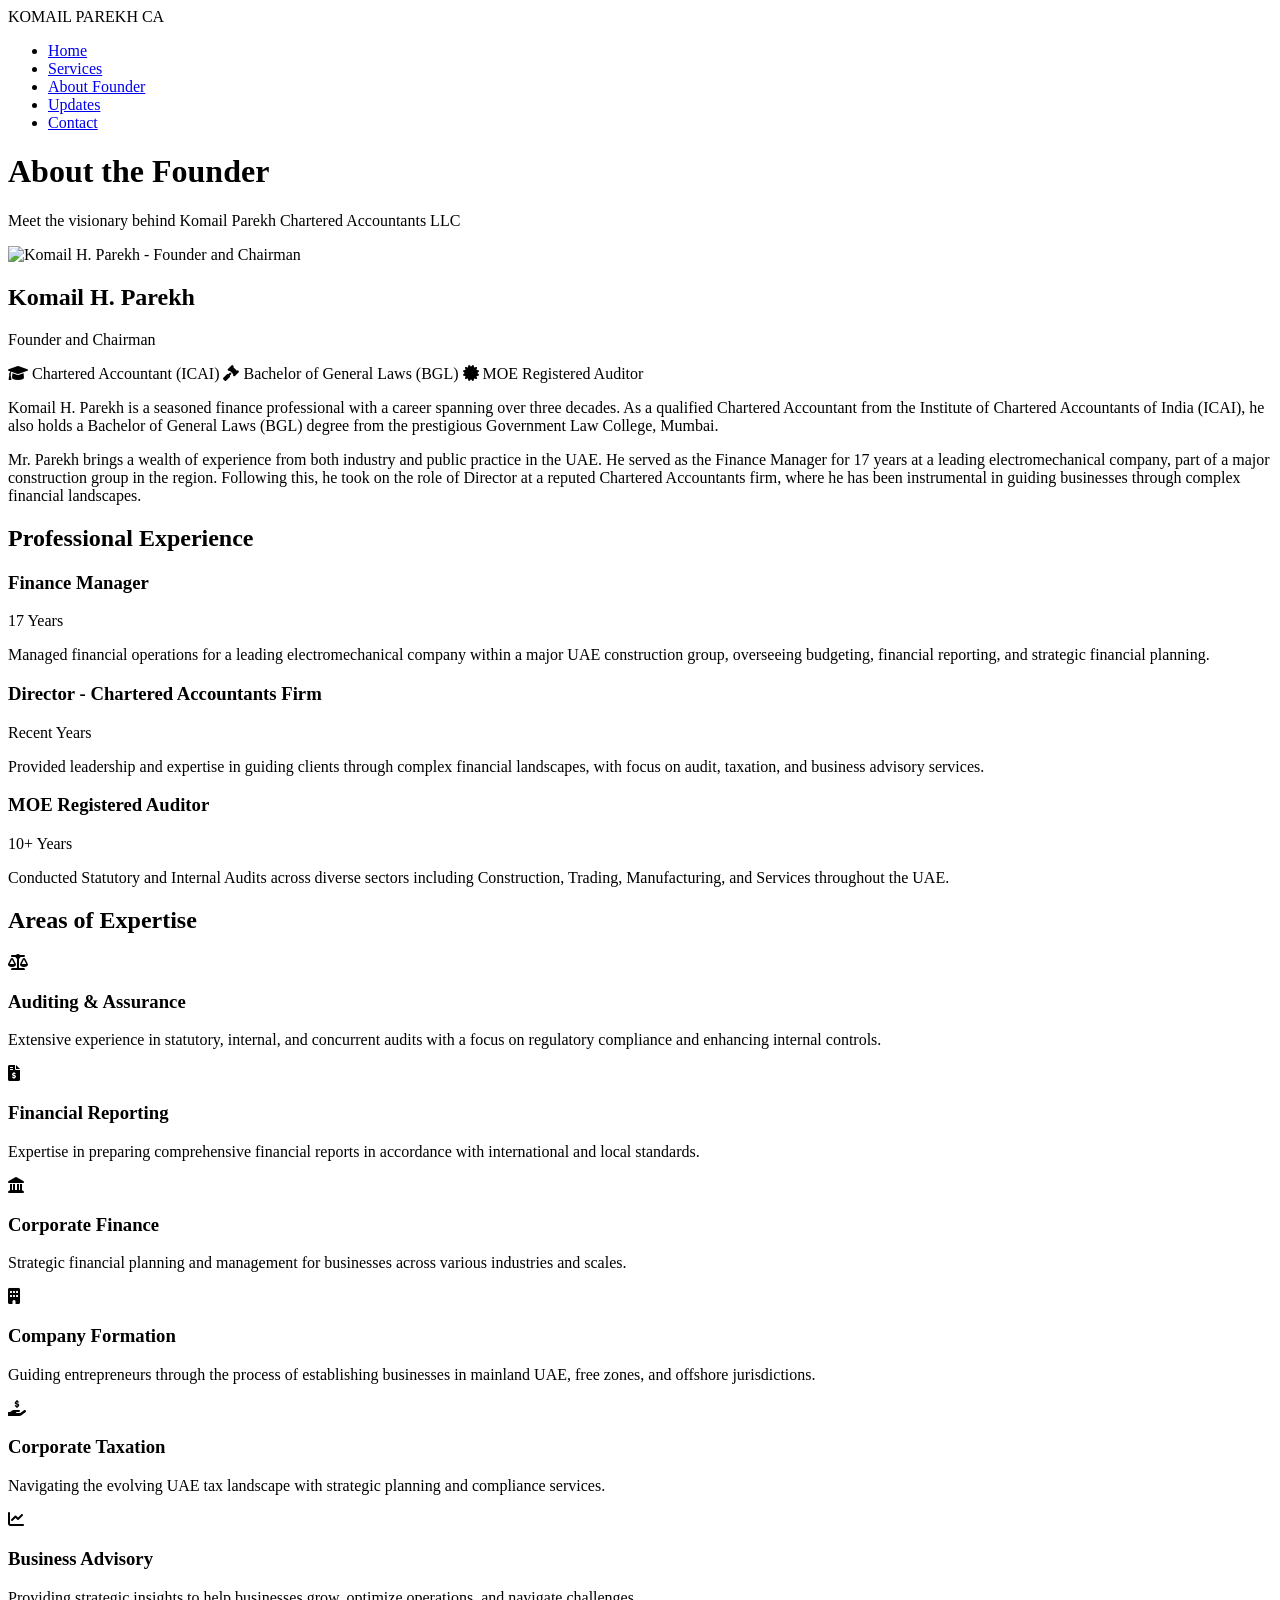
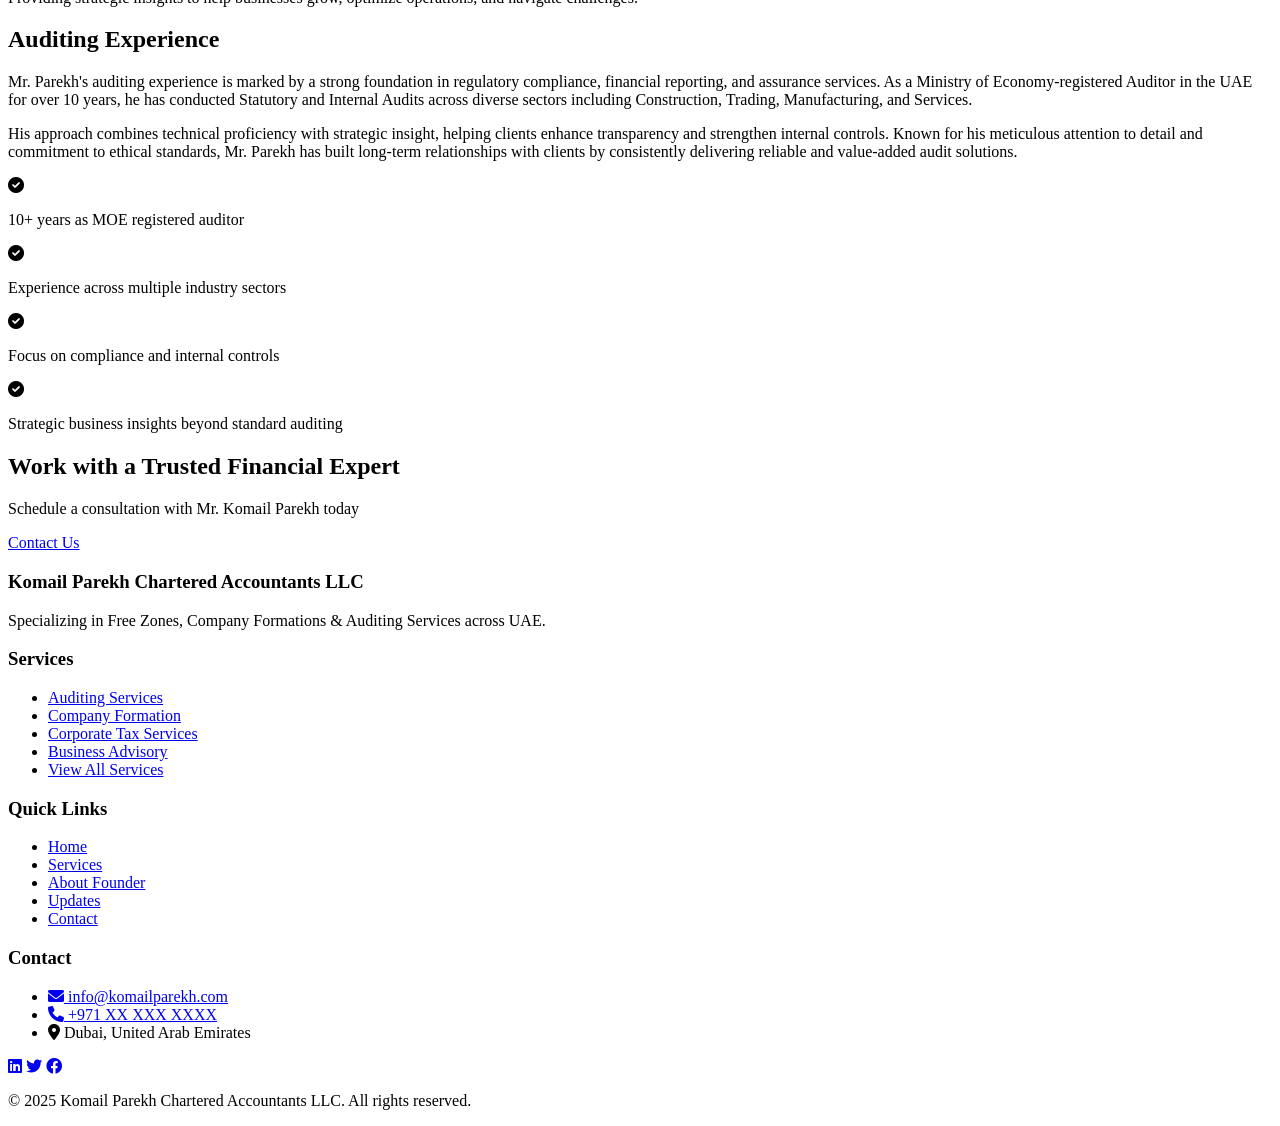
==== about.html @ 6f624191 "Add files via upload" ====
<!DOCTYPE html>
<html lang="en">
<head>
    <meta charset="UTF-8">
    <meta name="viewport" content="width=device-width, initial-scale=1.0">
    <title>About the Founder - Komail Parekh Chartered Accountants LLC</title>
    <link rel="stylesheet" href="css/style.css">
    <link rel="stylesheet" href="https://cdnjs.cloudflare.com/ajax/libs/font-awesome/6.0.0/css/all.min.css">
</head>
<body>
    <!-- Navigation -->
    <nav id="navbar">
        <div class="nav-container">
            <div class="logo">KOMAIL PAREKH CA</div>
            <ul class="nav-links" id="navLinks">
                <li><a href="index.html">Home</a></li>
                <li><a href="services.html">Services</a></li>
                <li><a href="about.html" class="active">About Founder</a></li>
                <li><a href="updates.html">Updates</a></li>
                <li><a href="contact.html">Contact</a></li>
            </ul>
            <div class="hamburger" id="hamburger">
                <div class="bar"></div>
                <div class="bar"></div>
                <div class="bar"></div>
            </div>
        </div>
    </nav>

    <!-- Page Header -->
    <header class="page-header">
        <div class="page-header-content">
            <h1>About the Founder</h1>
            <p>Meet the visionary behind Komail Parekh Chartered Accountants LLC</p>
        </div>
    </header>

   <!-- Founder Profile -->
<section class="founder-profile">
    <div class="container">
        <div class="founder-grid">
            <div class="founder-image">
                <img src="images\komail-parekh.jpg" alt="Komail H. Parekh - Founder and Chairman">
            </div>
            <div class="founder-bio">
                <h2>Komail H. Parekh</h2>
                <p class="founder-title">Founder and Chairman</p>
                <div class="founder-credentials">
                    <span><i class="fas fa-graduation-cap"></i> Chartered Accountant (ICAI)</span>
                    <span><i class="fas fa-gavel"></i> Bachelor of General Laws (BGL)</span>
                    <span><i class="fas fa-certificate"></i> MOE Registered Auditor</span>
                </div>
                <p>Komail H. Parekh is a seasoned finance professional with a career spanning over three decades. As a qualified Chartered Accountant from the Institute of Chartered Accountants of India (ICAI), he also holds a Bachelor of General Laws (BGL) degree from the prestigious Government Law College, Mumbai.</p>
                <p>Mr. Parekh brings a wealth of experience from both industry and public practice in the UAE. He served as the Finance Manager for 17 years at a leading electromechanical company, part of a major construction group in the region. Following this, he took on the role of Director at a reputed Chartered Accountants firm, where he has been instrumental in guiding businesses through complex financial landscapes.</p>
            </div>
        </div>
    </div>
</section>
    <!-- Professional Experience -->
    <section class="founder-experience">
        <div class="container">
            <h2>Professional Experience</h2>
            <div class="experience-timeline">
                <div class="timeline-item">
                    <div class="timeline-marker"></div>
                    <div class="timeline-content">
                        <h3>Finance Manager</h3>
                        <p class="timeline-period">17 Years</p>
                        <p>Managed financial operations for a leading electromechanical company within a major UAE construction group, overseeing budgeting, financial reporting, and strategic financial planning.</p>
                    </div>
                </div>
                <div class="timeline-item">
                    <div class="timeline-marker"></div>
                    <div class="timeline-content">
                        <h3>Director - Chartered Accountants Firm</h3>
                        <p class="timeline-period">Recent Years</p>
                        <p>Provided leadership and expertise in guiding clients through complex financial landscapes, with focus on audit, taxation, and business advisory services.</p>
                    </div>
                </div>
                <div class="timeline-item">
                    <div class="timeline-marker"></div>
                    <div class="timeline-content">
                        <h3>MOE Registered Auditor</h3>
                        <p class="timeline-period">10+ Years</p>
                        <p>Conducted Statutory and Internal Audits across diverse sectors including Construction, Trading, Manufacturing, and Services throughout the UAE.</p>
                    </div>
                </div>
            </div>
        </div>
    </section>

    <!-- Expertise Section -->
    <section class="founder-expertise">
        <div class="container">
            <h2>Areas of Expertise</h2>
            <div class="expertise-grid">
                <div class="expertise-card">
                    <div class="expertise-icon">
                        <i class="fas fa-balance-scale"></i>
                    </div>
                    <h3>Auditing & Assurance</h3>
                    <p>Extensive experience in statutory, internal, and concurrent audits with a focus on regulatory compliance and enhancing internal controls.</p>
                </div>
                <div class="expertise-card">
                    <div class="expertise-icon">
                        <i class="fas fa-file-invoice-dollar"></i>
                    </div>
                    <h3>Financial Reporting</h3>
                    <p>Expertise in preparing comprehensive financial reports in accordance with international and local standards.</p>
                </div>
                <div class="expertise-card">
                    <div class="expertise-icon">
                        <i class="fas fa-landmark"></i>
                    </div>
                    <h3>Corporate Finance</h3>
                    <p>Strategic financial planning and management for businesses across various industries and scales.</p>
                </div>
                <div class="expertise-card">
                    <div class="expertise-icon">
                        <i class="fas fa-building"></i>
                    </div>
                    <h3>Company Formation</h3>
                    <p>Guiding entrepreneurs through the process of establishing businesses in mainland UAE, free zones, and offshore jurisdictions.</p>
                </div>
                <div class="expertise-card">
                    <div class="expertise-icon">
                        <i class="fas fa-hand-holding-usd"></i>
                    </div>
                    <h3>Corporate Taxation</h3>
                    <p>Navigating the evolving UAE tax landscape with strategic planning and compliance services.</p>
                </div>
                <div class="expertise-card">
                    <div class="expertise-icon">
                        <i class="fas fa-chart-line"></i>
                    </div>
                    <h3>Business Advisory</h3>
                    <p>Providing strategic insights to help businesses grow, optimize operations, and navigate challenges.</p>
                </div>
            </div>
        </div>
    </section>

    <!-- Auditing Experience -->
    <section class="founder-auditing">
        <div class="container">
            <h2>Auditing Experience</h2>
            <div class="auditing-content">
                <p>Mr. Parekh's auditing experience is marked by a strong foundation in regulatory compliance, financial reporting, and assurance services. As a Ministry of Economy-registered Auditor in the UAE for over 10 years, he has conducted Statutory and Internal Audits across diverse sectors including Construction, Trading, Manufacturing, and Services.</p>
                <p>His approach combines technical proficiency with strategic insight, helping clients enhance transparency and strengthen internal controls. Known for his meticulous attention to detail and commitment to ethical standards, Mr. Parekh has built long-term relationships with clients by consistently delivering reliable and value-added audit solutions.</p>
                <div class="audit-highlights">
                    <div class="highlight-item">
                        <div class="highlight-icon">
                            <i class="fas fa-check-circle"></i>
                        </div>
                        <p>10+ years as MOE registered auditor</p>
                    </div>
                    <div class="highlight-item">
                        <div class="highlight-icon">
                            <i class="fas fa-check-circle"></i>
                        </div>
                        <p>Experience across multiple industry sectors</p>
                    </div>
                    <div class="highlight-item">
                        <div class="highlight-icon">
                            <i class="fas fa-check-circle"></i>
                        </div>
                        <p>Focus on compliance and internal controls</p>
                    </div>
                    <div class="highlight-item">
                        <div class="highlight-icon">
                            <i class="fas fa-check-circle"></i>
                        </div>
                        <p>Strategic business insights beyond standard auditing</p>
                    </div>
                </div>
            </div>
        </div>
    </section>

    <!-- Contact CTA -->
    <section class="contact-cta">
        <div class="cta-container">
            <h2>Work with a Trusted Financial Expert</h2>
            <p>Schedule a consultation with Mr. Komail Parekh today</p>
            <a href="contact.html" class="btn btn-primary">Contact Us</a>
        </div>
    </section>

    <!-- Footer -->
    <footer>
        <div class="footer-container">
            <div class="footer-section">
                <h3>Komail Parekh Chartered Accountants LLC</h3>
                <p>Specializing in Free Zones, Company Formations & Auditing Services across UAE.</p>
            </div>
            <div class="footer-section">
                <h3>Services</h3>
                <ul>
                    <li><a href="service-audit.html">Auditing Services</a></li>
                    <li><a href="service-company-formation.html">Company Formation</a></li>
                    <li><a href="service-tax.html">Corporate Tax Services</a></li>
                    <li><a href="service-advisory.html">Business Advisory</a></li>
                    <li><a href="services.html">View All Services</a></li>
                </ul>
            </div>
            <div class="footer-section">
                <h3>Quick Links</h3>
                <ul>
                    <li><a href="index.html">Home</a></li>
                    <li><a href="services.html">Services</a></li>
                    <li><a href="about.html">About Founder</a></li>
                    <li><a href="updates.html">Updates</a></li>
                    <li><a href="contact.html">Contact</a></li>
                </ul>
            </div>
            <div class="footer-section">
                <h3>Contact</h3>
                <ul>
                    <li><a href="mailto:info@komailparekh.com"><i class="fas fa-envelope"></i> info@komailparekh.com</a></li>
                    <li><a href="tel:+971"><i class="fas fa-phone"></i> +971 XX XXX XXXX</a></li>
                    <li><i class="fas fa-map-marker-alt"></i> Dubai, United Arab Emirates</li>
                </ul>
                <div class="social-icons">
                    <a href="#"><i class="fab fa-linkedin"></i></a>
                    <a href="#"><i class="fab fa-twitter"></i></a>
                    <a href="#"><i class="fab fa-facebook"></i></a>
                </div>
            </div>
        </div>
        <div class="footer-bottom">
            <p>&copy; 2025 Komail Parekh Chartered Accountants LLC. All rights reserved.</p>
        </div>
    </footer>

    <script src="js/script.js"></script>
</body>
</html>
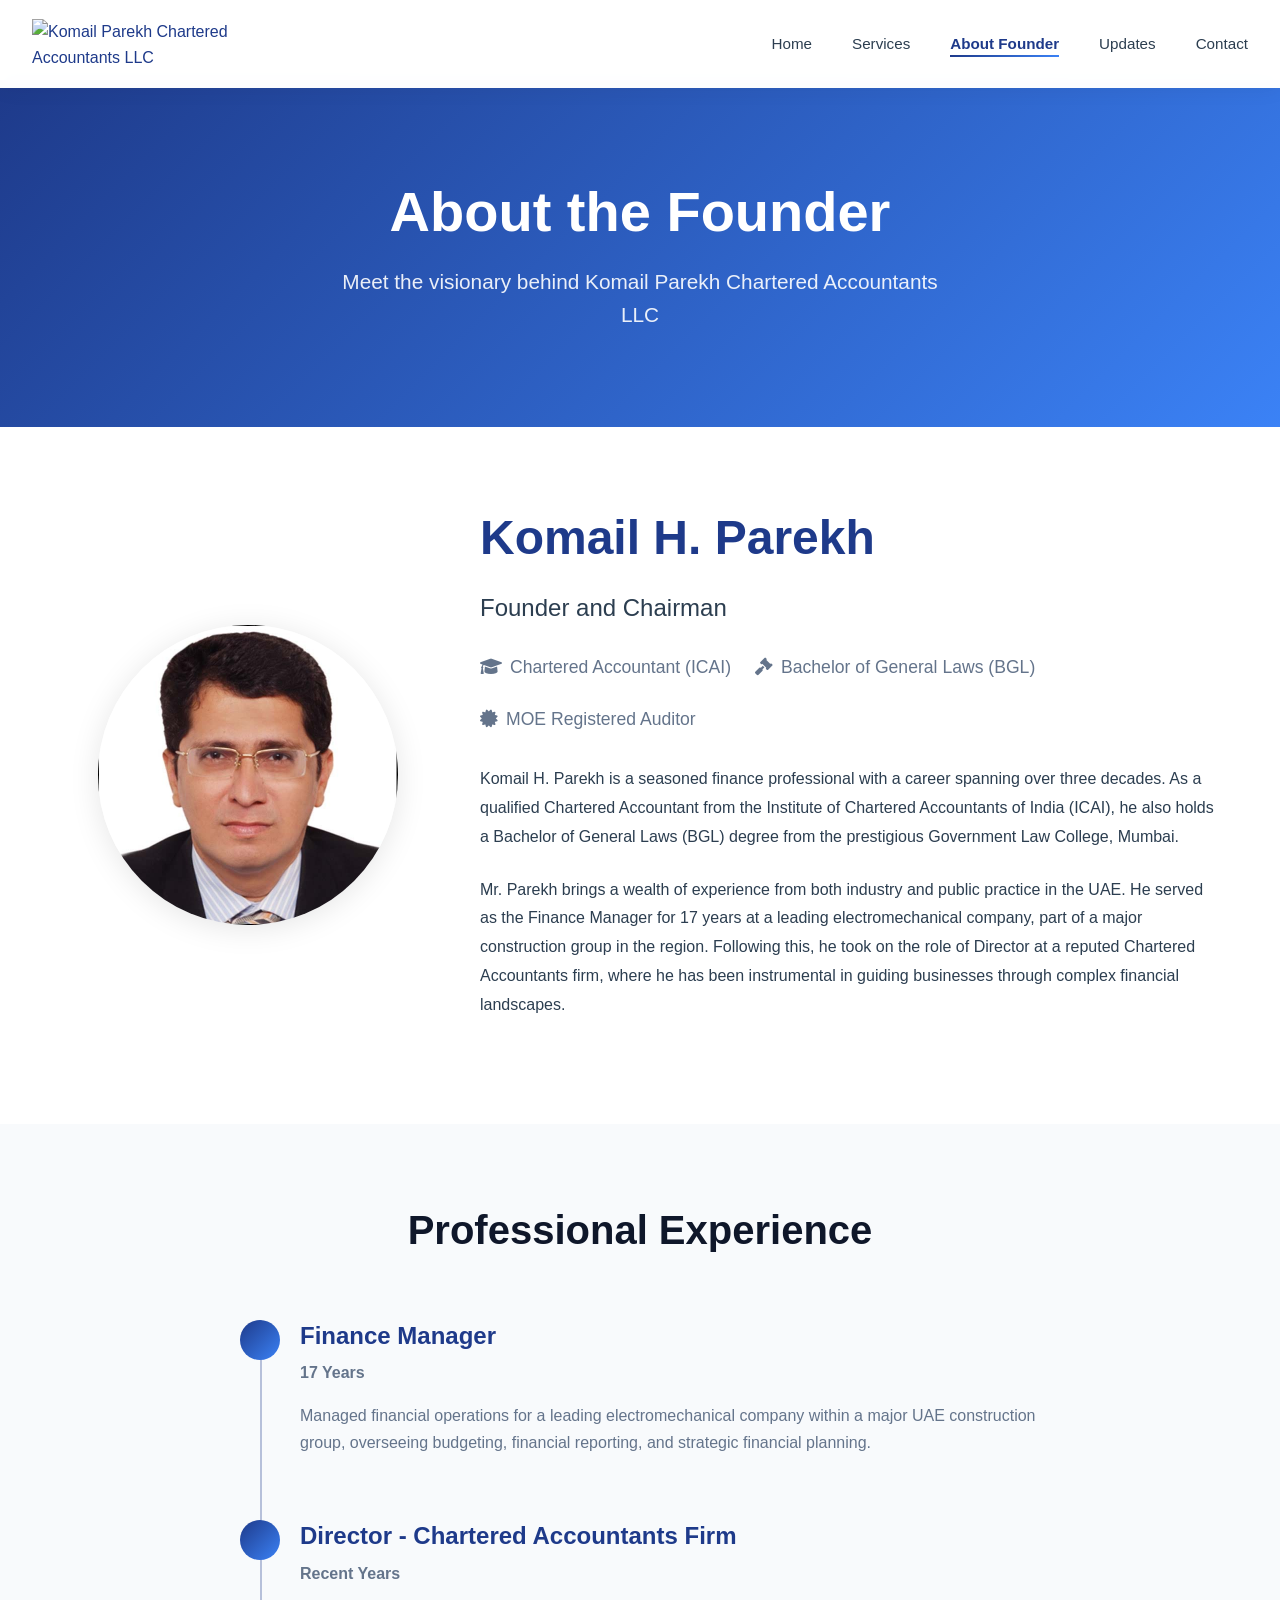
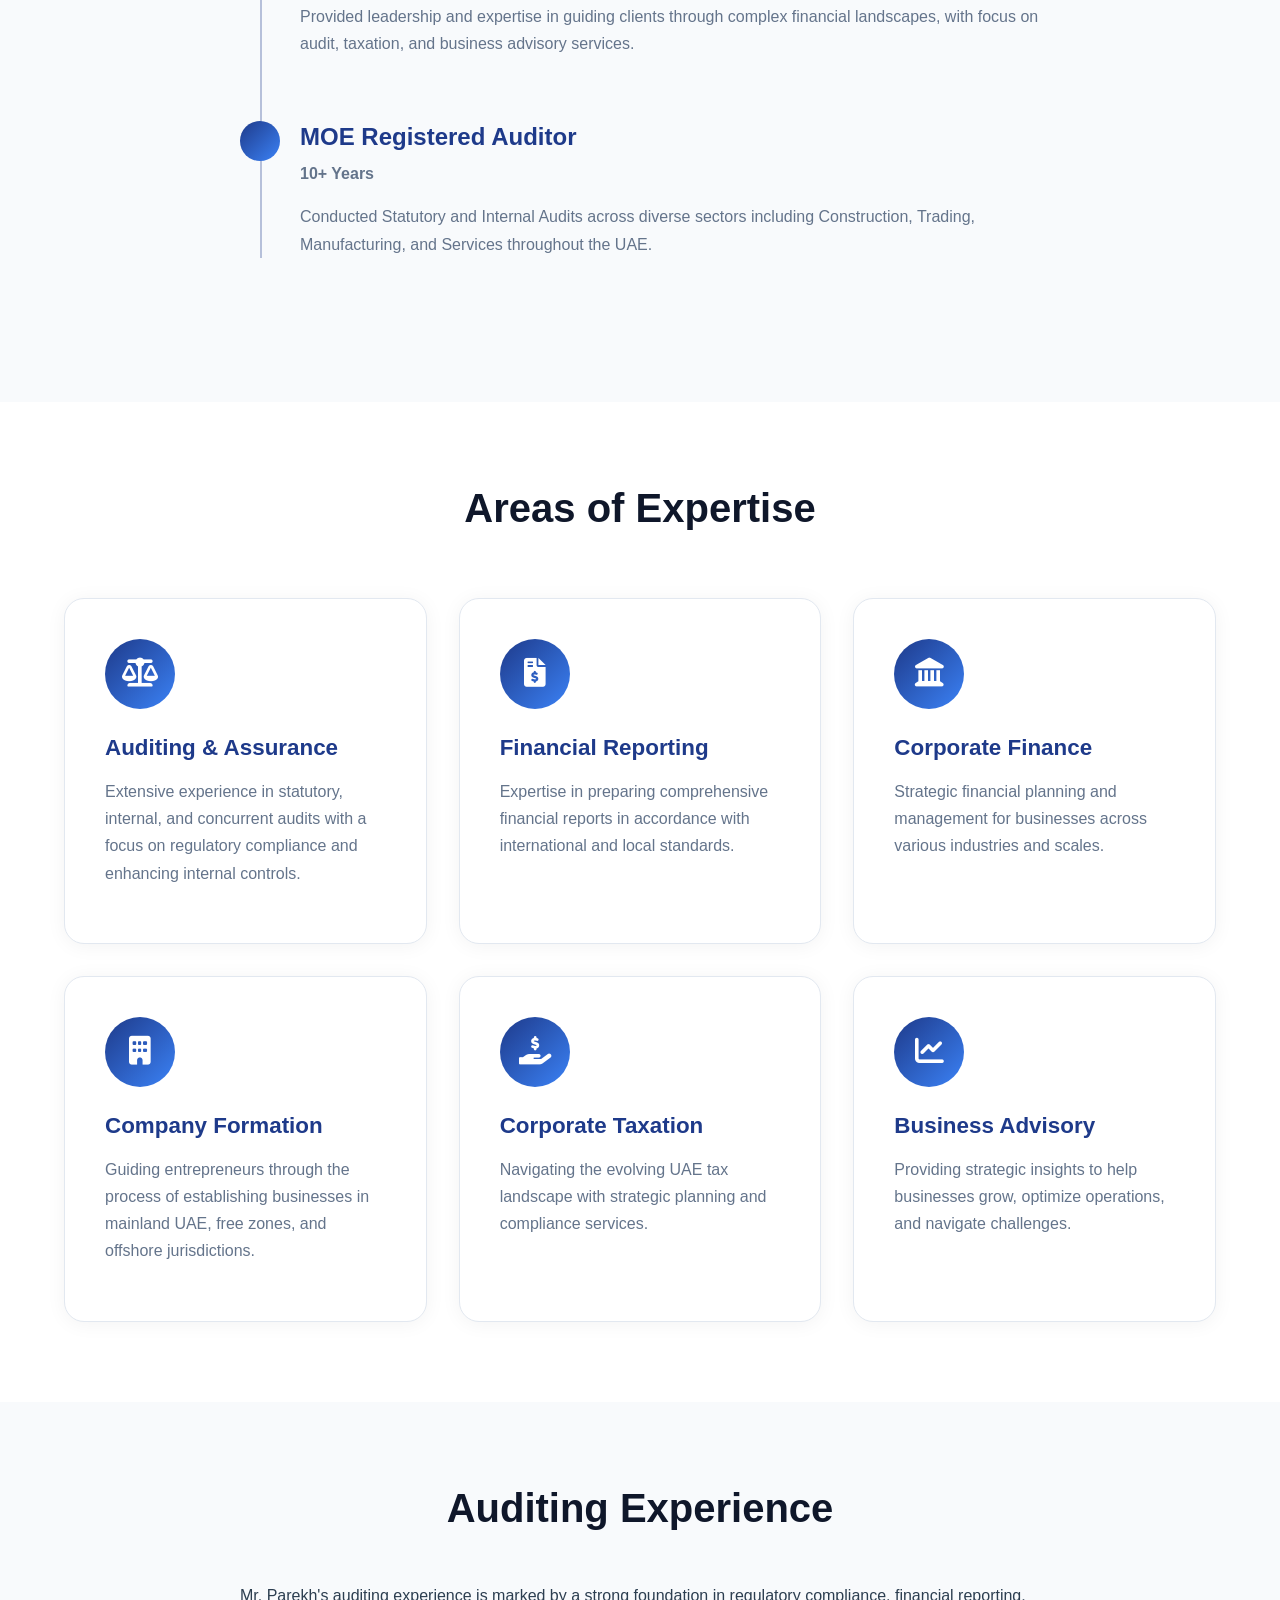
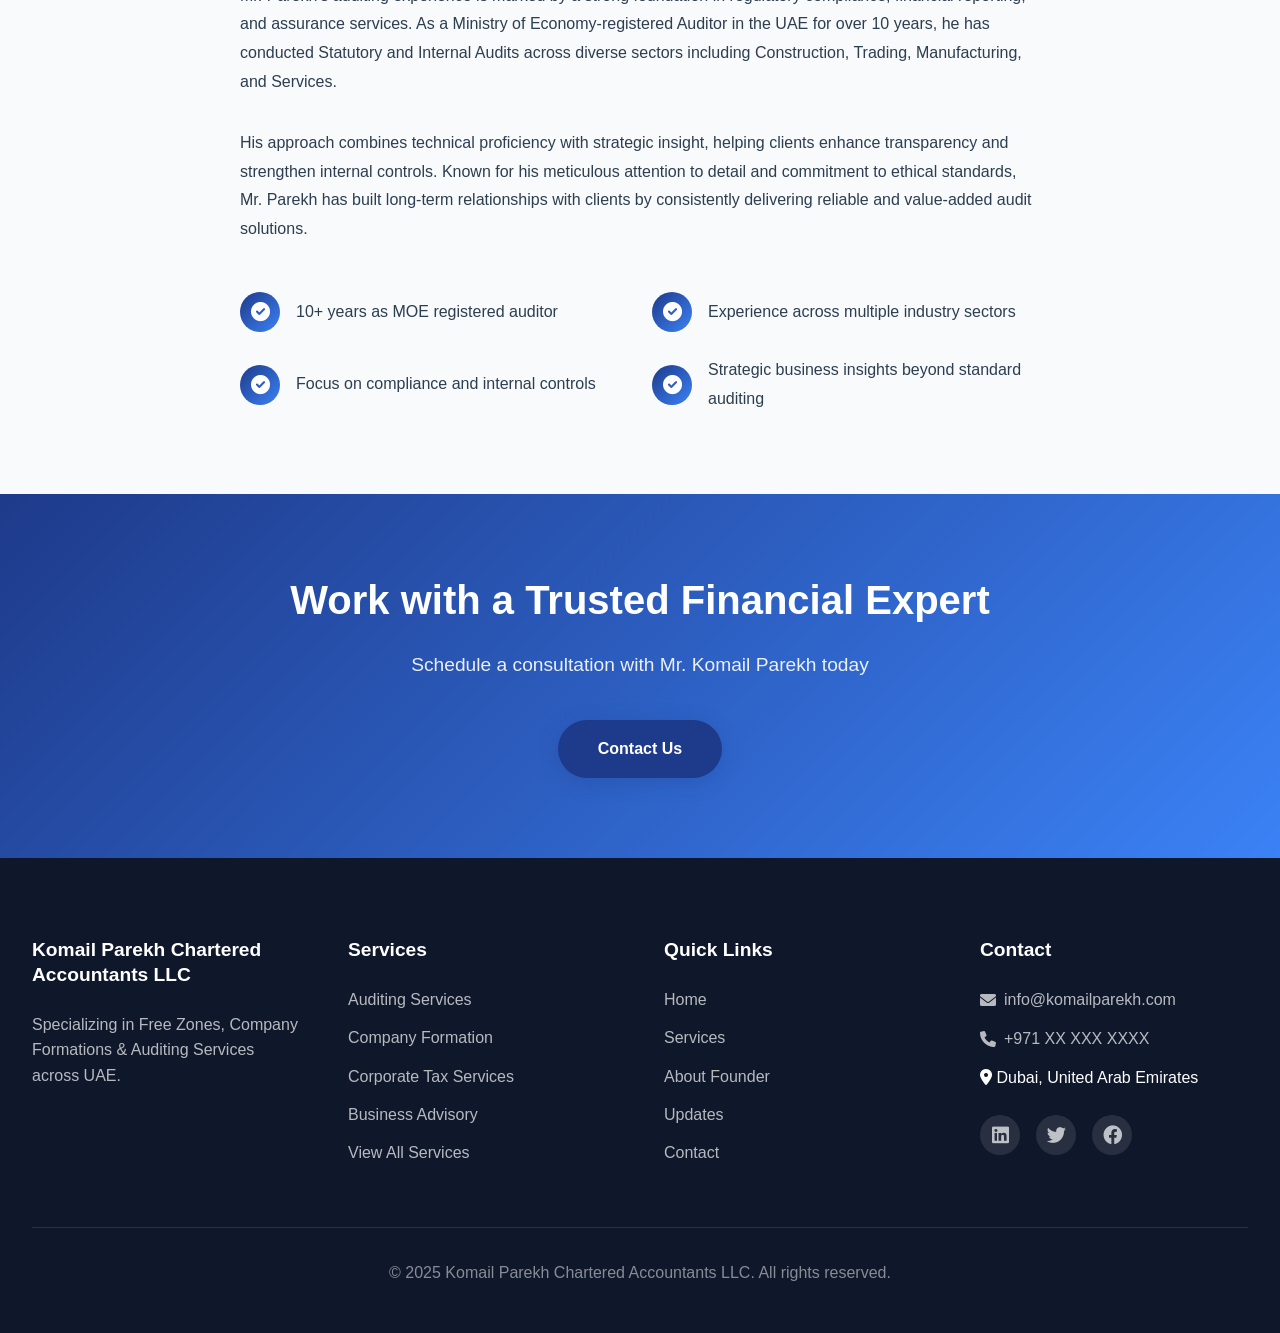
==== commit 27d6a2be: "Replace text logo with image in navigation across all HTML files and update CSS styling Co-authored-" ====
--- a/about.html
+++ b/about.html
@@ -11,7 +11,11 @@
     <!-- Navigation -->
     <nav id="navbar">
         <div class="nav-container">
-            <div class="logo">KOMAIL PAREKH CA</div>
+            <div class="logo">
+                <a href="index.html">
+                    <img src="images/logo.png" alt="Komail Parekh Chartered Accountants LLC">
+                </a>
+            </div>
             <ul class="nav-links" id="navLinks">
                 <li><a href="index.html">Home</a></li>
                 <li><a href="services.html">Services</a></li>
--- a/css/style.css
+++ b/css/style.css
@@ -0,0 +1,1779 @@
+/* General Styles */
+* {
+    margin: 0;
+    padding: 0;
+    box-sizing: border-box;
+}
+
+:root {
+    --primary-color: #1e3a8a;
+    --secondary-color: #3b82f6;
+    --accent-color: #e0f2fe;
+    --text-color: #2c3e50;
+    --light-text: #64748b;
+    --bg-color: #ffffff;
+    --light-bg: #f8fafc;
+    --dark-bg: #0f172a;
+    --border-color: #e2e8f0;
+    --container-width: 1400px;
+    --transition: all 0.3s ease;
+    --shadow-sm: 0 2px 20px rgba(0, 0, 0, 0.05);
+    --shadow-md: 0 4px 30px rgba(0, 0, 0, 0.1);
+    --shadow-lg: 0 10px 50px rgba(30, 58, 138, 0.15);
+    --border-radius: 20px;
+    --gradient: linear-gradient(135deg, #1e3a8a 0%, #3b82f6 100%);
+}
+
+body {
+    font-family: 'Segoe UI', Tahoma, Geneva, Verdana, sans-serif;
+    overflow-x: hidden;
+    background: var(--bg-color);
+    color: var(--text-color);
+    line-height: 1.6;
+}
+
+h1, h2, h3, h4, h5, h6 {
+    font-weight: 700;
+    line-height: 1.3;
+    color: var(--dark-bg);
+}
+
+p {
+    margin-bottom: 1rem;
+}
+
+a {
+    text-decoration: none;
+    color: var(--primary-color);
+    transition: var(--transition);
+}
+
+ul {
+    list-style: none;
+}
+
+.container {
+    max-width: var(--container-width);
+    margin: 0 auto;
+    padding: 0 2rem;
+}
+
+/* Buttons */
+.btn {
+    display: inline-block;
+    padding: 1rem 2.5rem;
+    border-radius: 50px;
+    font-size: 1rem;
+    font-weight: 600;
+    cursor: pointer;
+    transition: var(--transition);
+    text-align: center;
+}
+
+.btn-primary {
+    background: var(--primary-color);
+    color: white;
+    box-shadow: 0 4px 20px rgba(30, 58, 138, 0.3);
+    border: none;
+}
+
+.btn-primary:hover {
+    background: #15296d;
+    transform: translateY(-2px);
+    box-shadow: 0 6px 30px rgba(30, 58, 138, 0.4);
+}
+
+.btn-secondary {
+    background: transparent;
+    color: white;
+    border: 2px solid white;
+}
+
+.btn-secondary:hover {
+    background: rgba(255, 255, 255, 0.1);
+    transform: translateY(-2px);
+}
+
+.btn-outline {
+    background: transparent;
+    color: var(--primary-color);
+    border: 2px solid var(--primary-color);
+}
+
+.btn-outline:hover {
+    background: var(--primary-color);
+    color: white;
+    transform: translateY(-2px);
+}
+
+.btn-outline-light {
+    background: transparent;
+    color: white;
+    border: 2px solid white;
+}
+
+.btn-outline-light:hover {
+    background: rgba(255, 255, 255, 0.1);
+    transform: translateY(-2px);
+}
+
+/* Navigation */
+nav {
+    position: fixed;
+    top: 0;
+    width: 100%;
+    background: rgba(255, 255, 255, 0.98);
+    backdrop-filter: blur(10px);
+    box-shadow: var(--shadow-sm);
+    z-index: 1000;
+    transition: var(--transition);
+}
+
+nav.scrolled {
+    box-shadow: var(--shadow-md);
+}
+
+.nav-container {
+    max-width: var(--container-width);
+    margin: 0 auto;
+    display: flex;
+    justify-content: space-between;
+    align-items: center;
+    padding: 1.2rem 2rem;
+}
+
+.logo {
+    display: flex;
+    align-items: center;
+}
+
+.logo a {
+    display: flex;
+    align-items: center;
+    text-decoration: none;
+}
+
+.logo img {
+    height: 50px;
+    width: auto;
+    max-width: 250px;
+    object-fit: contain;
+    transition: var(--transition);
+}
+
+.logo img:hover {
+    opacity: 0.8;
+}
+
+.nav-links {
+    display: flex;
+    gap: 2.5rem;
+}
+
+.nav-links a {
+    text-decoration: none;
+    color: var(--text-color);
+    font-weight: 500;
+    font-size: 0.95rem;
+    position: relative;
+}
+
+.nav-links a::after {
+    content: '';
+    position: absolute;
+    bottom: -5px;
+    left: 0;
+    width: 0;
+    height: 2px;
+    background: var(--gradient);
+    transition: width 0.3s ease;
+}
+
+.nav-links a:hover::after,
+.nav-links a.active::after {
+    width: 100%;
+}
+
+.nav-links a.active {
+    color: var(--primary-color);
+    font-weight: 600;
+}
+
+.hamburger {
+    display: none;
+    cursor: pointer;
+    z-index: 1001;
+}
+
+.hamburger .bar {
+    width: 25px;
+    height: 3px;
+    margin: 5px 0;
+    background-color: var(--text-color);
+    transition: var(--transition);
+}
+
+/* Hero Section */
+.hero {
+    margin-top: 80px;
+    min-height: 90vh;
+    background: var(--gradient);
+    position: relative;
+    display: flex;
+    align-items: center;
+    overflow: hidden;
+}
+
+.hero::before {
+    content: '';
+    position: absolute;
+    top: 0;
+    left: 0;
+    right: 0;
+    bottom: 0;
+    background: 
+        radial-gradient(circle at 20% 50%, rgba(59, 130, 246, 0.2) 0%, transparent 50%),
+        radial-gradient(circle at 80% 80%, rgba(30, 58, 138, 0.2) 0%, transparent 50%);
+    animation: pulse 8s ease-in-out infinite;
+}
+
+@keyframes pulse {
+    0%, 100% { opacity: 1; }
+    50% { opacity: 0.8; }
+}
+
+.hero-content {
+    max-width: var(--container-width);
+    margin: 0 auto;
+    padding: 0 2rem;
+    position: relative;
+    z-index: 1;
+}
+
+.hero-badge {
+    display: inline-block;
+    padding: 0.5rem 1.5rem;
+    background: rgba(255, 255, 255, 0.1);
+    backdrop-filter: blur(10px);
+    border: 1px solid rgba(255, 255, 255, 0.2);
+    border-radius: 50px;
+    color: white;
+    font-size: 0.9rem;
+    margin-bottom: 2rem;
+    animation: fadeInUp 0.8s ease;
+}
+
+.hero h1 {
+    font-size: 4rem;
+    color: white;
+    margin-bottom: 1.5rem;
+    line-height: 1.1;
+    font-weight: 800;
+    animation: fadeInUp 0.8s ease 0.2s backwards;
+}
+
+.hero p {
+    font-size: 1.3rem;
+    color: rgba(255, 255, 255, 0.9);
+    margin-bottom: 3rem;
+    max-width: 600px;
+    animation: fadeInUp 0.8s ease 0.4s backwards;
+}
+
+.cta-buttons {
+    display: flex;
+    gap: 1.5rem;
+    animation: fadeInUp 0.8s ease 0.6s backwards;
+}
+
+/* Page Header */
+.page-header {
+    margin-top: 80px;
+    padding: 6rem 0;
+    background: var(--gradient);
+    color: white;
+    text-align: center;
+}
+
+.page-header-content {
+    max-width: 800px;
+    margin: 0 auto;
+    padding: 0 2rem;
+}
+
+.page-header h1 {
+    font-size: 3.5rem;
+    color: white;
+    margin-bottom: 1rem;
+}
+
+.page-header p {
+    font-size: 1.3rem;
+    color: rgba(255, 255, 255, 0.9);
+    max-width: 600px;
+    margin: 0 auto;
+}
+
+/* Service Header */
+.service-header {
+    margin-top: 80px;
+    padding: 8rem 0;
+    background: var(--gradient);
+    color: white;
+    text-align: center;
+    position: relative;
+    overflow: hidden;
+}
+
+.service-header::before {
+    content: '';
+    position: absolute;
+    top: 0;
+    left: 0;
+    right: 0;
+    bottom: 0;
+    background-size: cover;
+    background-position: center;
+    opacity: 0.2;
+    mix-blend-mode: overlay;
+}
+
+.audit-bg::before {
+    background-image: url('../images/audit-bg.jpg');
+}
+
+.service-header-content {
+    max-width: 800px;
+    margin: 0 auto;
+    padding: 0 2rem;
+    position: relative;
+    z-index: 1;
+}
+
+.service-badge {
+    display: inline-block;
+    padding: 0.5rem 1.5rem;
+    background: rgba(255, 255, 255, 0.1);
+    backdrop-filter: blur(10px);
+    border: 1px solid rgba(255, 255, 255, 0.2);
+    border-radius: 50px;
+    color: white;
+    font-size: 0.9rem;
+    margin-bottom: 2rem;
+}
+
+.service-header h1 {
+    font-size: 3.5rem;
+    color: white;
+    margin-bottom: 1rem;
+}
+
+.service-header p {
+    font-size: 1.3rem;
+    color: rgba(255, 255, 255, 0.9);
+    max-width: 600px;
+    margin: 0 auto;
+}
+
+/* Section Header */
+.section-header {
+    text-align: center;
+    margin-bottom: 4rem;
+}
+
+.section-header.light {
+    color: white;
+}
+
+.section-header.light h2 {
+    color: white;
+}
+
+.section-badge {
+    display: inline-block;
+    padding: 0.5rem 1.5rem;
+    background: linear-gradient(135deg, rgba(30, 58, 138, 0.1) 0%, rgba(59, 130, 246, 0.1) 100%);
+    border-radius: 50px;
+    color: var(--primary-color);
+    font-size: 0.9rem;
+    font-weight: 600;
+    margin-bottom: 1rem;
+}
+
+.section-header.light .section-badge {
+    background: rgba(255, 255, 255, 0.1);
+    color: white;
+}
+
+.section-header h2 {
+    font-size: 3rem;
+    margin-bottom: 1rem;
+    font-weight: 800;
+}
+
+.section-header p {
+    font-size: 1.2rem;
+    color: var(--light-text);
+    max-width: 600px;
+    margin: 0 auto;
+}
+
+.section-header.light p {
+    color: rgba(255, 255, 255, 0.9);
+}
+
+/* Featured Services Section */
+.featured-services {
+    padding: 8rem 2rem;
+    max-width: var(--container-width);
+    margin: 0 auto;
+}
+
+.featured-grid {
+    display: grid;
+    grid-template-columns: repeat(auto-fit, minmax(350px, 1fr));
+    gap: 2.5rem;
+    margin-bottom: 3rem;
+}
+
+.featured-card {
+    background: white;
+    padding: 2.5rem;
+    border-radius: var(--border-radius);
+    box-shadow: var(--shadow-sm);
+    transition: var(--transition);
+    border: 1px solid var(--border-color);
+}
+
+.featured-card:hover {
+    transform: translateY(-10px);
+    box-shadow: var(--shadow-lg);
+}
+
+.featured-icon {
+    width: 80px;
+    height: 80px;
+    background: var(--gradient);
+    border-radius: 15px;
+    display: flex;
+    align-items: center;
+    justify-content: center;
+    font-size: 2.5rem;
+    margin-bottom: 2rem;
+    color: white;
+}
+
+.featured-card h3 {
+    font-size: 1.5rem;
+    margin-bottom: 1rem;
+}
+
+.featured-card p {
+    color: var(--light-text);
+    margin-bottom: 1.5rem;
+}
+
+.featured-link {
+    color: var(--secondary-color);
+    font-weight: 600;
+    display: inline-flex;
+    align-items: center;
+    gap: 0.5rem;
+    transition: var(--transition);
+}
+
+.featured-link:hover {
+    gap: 0.8rem;
+    color: var(--primary-color);
+}
+
+.view-all-container {
+    text-align: center;
+    margin-top: 2rem;
+}
+
+/* Why Choose Us */
+.why-choose-us {
+    padding: 8rem 2rem;
+    background: var(--dark-bg);
+    color: white;
+}
+
+.features-grid {
+    max-width: var(--container-width);
+    margin: 0 auto;
+    display: grid;
+    grid-template-columns: repeat(auto-fit, minmax(250px, 1fr));
+    gap: 2rem;
+}
+
+.feature-card {
+    background: rgba(255, 255, 255, 0.05);
+    border-radius: var(--border-radius);
+    padding: 2rem;
+    text-align: center;
+    transition: var(--transition);
+}
+
+.feature-card:hover {
+    transform: translateY(-10px);
+    background: rgba(255, 255, 255, 0.1);
+}
+
+.feature-icon {
+    width: 60px;
+    height: 60px;
+    background: rgba(255, 255, 255, 0.1);
+    border-radius: 50%;
+    display: flex;
+    align-items: center;
+    justify-content: center;
+    font-size: 1.5rem;
+    margin: 0 auto 1.5rem;
+    color: var(--secondary-color);
+}
+
+.feature-card h3 {
+    color: white;
+    font-size: 1.3rem;
+    margin-bottom: 1rem;
+}
+
+.feature-card p {
+    color: rgba(255, 255, 255, 0.7);
+    font-size: 0.95rem;
+}
+
+/* Founder Highlight */
+.founder-highlight {
+    padding: 6rem 2rem;
+    background: url('../images/pattern-bg.jpg') center/cover;
+    background-color: var(--primary-color);
+    position: relative;
+}
+
+.founder-highlight::before {
+    content: '';
+    position: absolute;
+    top: 0;
+    left: 0;
+    right: 0;
+    bottom: 0;
+    background: var(--gradient);
+    opacity: 0.9;
+}
+
+.founder-container {
+    max-width: var(--container-width);
+    margin: 0 auto;
+    position: relative;
+    z-index: 1;
+}
+
+.founder-content {
+    color: white;
+    max-width: 600px;
+}
+
+.founder-content h2 {
+    font-size: 3rem;
+    color: white;
+    margin-bottom: 1.5rem;
+}
+
+.founder-content p {
+    font-size: 1.2rem;
+    color: rgba(255, 255, 255, 0.9);
+    margin-bottom: 2rem;
+}
+
+.founder-credentials {
+    font-size: 1.1rem;
+    color: rgba(255, 255, 255, 0.8);
+    margin-bottom: 2.5rem;
+}
+
+/* Founder Spotlight Section */
+.founder-spotlight {
+    padding: 5rem 0;
+    background-color: var(--light-bg);
+}
+
+.founder-spotlight-content {
+    display: flex;
+    align-items: center;
+    gap: 3rem;
+    max-width: 1100px;
+    margin: 0 auto;
+}
+
+.founder-image {
+    flex: 0 0 350px;
+}
+
+.founder-image img {
+    width: 100%;
+    height: auto;
+    border-radius: 10px;
+    box-shadow: var(--shadow-md);
+    transition: transform 0.3s ease;
+}
+
+.founder-image img:hover {
+    transform: scale(1.02);
+}
+
+.founder-details {
+    flex: 1;
+}
+
+.founder-details h2 {
+    color: var(--primary-color);
+    font-size: 1.8rem;
+    margin-bottom: 0.5rem;
+}
+
+.founder-details h3 {
+    font-size: 2.2rem;
+    margin-bottom: 0.5rem;
+    color: var(--dark-bg);
+}
+
+.founder-title {
+    color: var(--secondary-color);
+    font-size: 1.2rem;
+    font-weight: 500;
+    margin-bottom: 1.5rem;
+}
+
+.founder-details p {
+    color: var(--light-text);
+    line-height: 1.8;
+    margin-bottom: 1.5rem;
+}
+
+.founder-details .btn {
+    margin-top: 1rem;
+}
+
+/* Updates Preview */
+.updates-preview {
+    padding: 8rem 2rem;
+    max-width: var(--container-width);
+    margin: 0 auto;
+}
+
+.updates-grid {
+    display: grid;
+    grid-template-columns: repeat(auto-fit, minmax(350px, 1fr));
+    gap: 2.5rem;
+    margin-bottom: 3rem;
+}
+
+.update-card {
+    background: white;
+    border-radius: var(--border-radius);
+    overflow: hidden;
+    box-shadow: var(--shadow-sm);
+    transition: var(--transition);
+    border: 1px solid var(--border-color);
+}
+
+.update-card:hover {
+    transform: translateY(-10px);
+    box-shadow: var(--shadow-lg);
+}
+
+.update-image {
+    width: 100%;
+    height: 250px;
+    background: var(--gradient);
+    display: flex;
+    align-items: center;
+    justify-content: center;
+    font-size: 3rem;
+    color: white;
+}
+
+.update-content {
+    padding: 2rem;
+}
+
+.update-date {
+    color: var(--secondary-color);
+    font-size: 0.9rem;
+    font-weight: 600;
+    margin-bottom: 1rem;
+}
+
+.update-card h3 {
+    font-size: 1.4rem;
+    margin-bottom: 1rem;
+    line-height: 1.4;
+}
+
+.update-card p {
+    color: var(--light-text);
+    margin-bottom: 1.5rem;
+}
+
+.read-more {
+    color: var(--secondary-color);
+    font-weight: 600;
+    display: inline-flex;
+    align-items: center;
+    gap: 0.5rem;
+    transition: var(--transition);
+}
+
+.read-more:hover {
+    gap: 1rem;
+    color: var(--primary-color);
+}
+
+/* Contact CTA */
+.contact-cta {
+    padding: 5rem 2rem;
+    background: var(--gradient);
+    text-align: center;
+    color: white;
+}
+
+.cta-container {
+    max-width: 700px;
+    margin: 0 auto;
+}
+
+.contact-cta h2 {
+    font-size: 2.5rem;
+    color: white;
+    margin-bottom: 1.5rem;
+}
+
+.contact-cta p {
+    font-size: 1.2rem;
+    color: rgba(255, 255, 255, 0.9);
+    margin-bottom: 2.5rem;
+}
+
+/* Footer */
+footer {
+    background: var(--dark-bg);
+    color: white;
+    padding: 5rem 2rem 2rem;
+}
+
+.footer-container {
+    max-width: var(--container-width);
+    margin: 0 auto;
+    display: grid;
+    grid-template-columns: repeat(auto-fit, minmax(250px, 1fr));
+    gap: 3rem;
+    margin-bottom: 3rem;
+}
+
+.footer-section h3 {
+    color: white;
+    margin-bottom: 1.5rem;
+    font-size: 1.2rem;
+}
+
+.footer-section p {
+    color: rgba(255, 255, 255, 0.7);
+    margin-bottom: 1rem;
+}
+
+.footer-section ul li {
+    margin-bottom: 0.8rem;
+}
+
+.footer-section a {
+    color: rgba(255, 255, 255, 0.7);
+    text-decoration: none;
+    transition: var(--transition);
+    display: inline-flex;
+    align-items: center;
+    gap: 0.5rem;
+}
+
+.footer-section a:hover {
+    color: var(--secondary-color);
+}
+
+.social-icons {
+    display: flex;
+    gap: 1rem;
+    margin-top: 1.5rem;
+}
+
+.social-icons a {
+    width: 40px;
+    height: 40px;
+    border-radius: 50%;
+    background: rgba(255, 255, 255, 0.1);
+    display: flex;
+    align-items: center;
+    justify-content: center;
+    font-size: 1.2rem;
+}
+
+.social-icons a:hover {
+    background: rgba(255, 255, 255, 0.2);
+    transform: translateY(-5px);
+}
+
+.footer-bottom {
+    text-align: center;
+    padding-top: 2rem;
+    border-top: 1px solid rgba(255, 255, 255, 0.1);
+    color: rgba(255, 255, 255, 0.5);
+}
+
+/* Services Overview Page */
+.services-overview {
+    padding: 5rem 2rem 8rem;
+    max-width: var(--container-width);
+    margin: 0 auto;
+}
+
+.services-grid {
+    display: grid;
+    grid-template-columns: repeat(auto-fit, minmax(350px, 1fr));
+    gap: 2.5rem;
+}
+
+.service-card {
+    background: white;
+    padding: 3rem 2rem;
+    border-radius: var(--border-radius);
+    box-shadow: var(--shadow-sm);
+    transition: var(--transition);
+    border: 1px solid var(--border-color);
+    text-align: center;
+}
+
+.service-card:hover {
+    transform: translateY(-10px);
+    box-shadow: var(--shadow-lg);
+}
+
+.service-icon {
+    width: 80px;
+    height: 80px;
+    background: var(--gradient);
+    border-radius: 15px;
+    display: flex;
+    align-items: center;
+    justify-content: center;
+    font-size: 2.5rem;
+    margin: 0 auto 2rem;
+    color: white;
+}
+
+.service-card h3 {
+    font-size: 1.5rem;
+    margin-bottom: 1rem;
+}
+
+.service-card p {
+    color: var(--light-text);
+    margin-bottom: 2rem;
+}
+
+/* Testimonials */
+.testimonials {
+    padding: 5rem 2rem;
+    background: var(--light-bg);
+}
+
+.testimonial-slider {
+    max-width: var(--container-width);
+    margin: 0 auto;
+    display: flex;
+    flex-wrap: nowrap;
+    overflow-x: auto;
+    gap: 2rem;
+    padding-bottom: 2rem;
+    scrollbar-width: none;
+    -ms-overflow-style: none;
+}
+
+.testimonial-slider::-webkit-scrollbar {
+    display: none;
+}
+
+.testimonial {
+    min-width: 400px;
+    flex: 0 0 400px;
+}
+
+.testimonial-content {
+    background: white;
+    padding: 2.5rem;
+    border-radius: var(--border-radius);
+    box-shadow: var(--shadow-sm);
+    position: relative;
+}
+
+.testimonial-content::before {
+    content: '"';
+    position: absolute;
+    top: 1rem;
+    left: 1.5rem;
+    font-size: 5rem;
+    line-height: 1;
+    color: rgba(59, 130, 246, 0.1);
+    font-family: Georgia, serif;
+}
+
+.testimonial-content p {
+    margin-bottom: 1.5rem;
+    font-style: italic;
+    line-height: 1.8;
+    color: var(--text-color);
+    position: relative;
+    z-index: 1;
+}
+
+.testimonial-author h4 {
+    color: var(--primary-color);
+    margin-bottom: 0.2rem;
+}
+
+.testimonial-author p {
+    color: var(--light-text);
+    font-size: 0.9rem;
+    margin-bottom: 0;
+}
+
+/* Service Description */
+.service-description {
+    padding: 5rem 2rem;
+}
+
+.service-content {
+    max-width: 800px;
+    margin: 0 auto;
+    text-align: center;
+}
+
+.service-main-icon {
+    font-size: 4rem;
+    margin-bottom: 2rem;
+}
+
+.service-content h2 {
+    font-size: 2.5rem;
+    margin-bottom: 2rem;
+}
+
+.service-content p {
+    line-height: 1.8;
+    margin-bottom: 1.5rem;
+    color: var(--light-text);
+}
+
+/* Service Features */
+.service-features {
+    padding: 5rem 2rem;
+    background: var(--light-bg);
+}
+
+.service-features h2 {
+    text-align: center;
+    font-size: 2.2rem;
+    margin-bottom: 3rem;
+}
+
+.features-flex {
+    display: flex;
+    flex-wrap: wrap;
+    gap: 2rem;
+    justify-content: center;
+    max-width: var(--container-width);
+    margin: 0 auto;
+}
+
+.feature-box {
+    background: white;
+    padding: 2.5rem;
+    border-radius: var(--border-radius);
+    box-shadow: var(--shadow-sm);
+    transition: var(--transition);
+    flex: 1 1 300px;
+    max-width: 400px;
+    text-align: center;
+}
+
+.feature-box:hover {
+    transform: translateY(-10px);
+    box-shadow: var(--shadow-lg);
+}
+
+.feature-box-icon {
+    width: 70px;
+    height: 70px;
+    border-radius: 50%;
+    background: var(--gradient);
+    display: flex;
+    align-items: center;
+    justify-content: center;
+    font-size: 1.8rem;
+    color: white;
+    margin: 0 auto 1.5rem;
+}
+
+.feature-box h3 {
+    font-size: 1.4rem;
+    margin-bottom: 1rem;
+}
+
+.feature-box p {
+    color: var(--light-text);
+    line-height: 1.7;
+}
+
+/* Service Benefits */
+.service-benefits {
+    padding: 5rem 2rem;
+}
+
+.service-benefits h2 {
+    text-align: center;
+    font-size: 2.2rem;
+    margin-bottom: 3rem;
+}
+
+.benefits-grid {
+    display: grid;
+    grid-template-columns: repeat(auto-fit, minmax(250px, 1fr));
+    gap: 2rem;
+    max-width: var(--container-width);
+    margin: 0 auto;
+}
+
+.benefit-card {
+    background: white;
+    padding: 2rem;
+    border-radius: var(--border-radius);
+    box-shadow: var(--shadow-sm);
+    transition: var(--transition);
+    border: 1px solid var(--border-color);
+    text-align: center;
+}
+
+.benefit-card:hover {
+    transform: translateY(-10px);
+    box-shadow: var(--shadow-lg);
+}
+
+.benefit-icon {
+    width: 60px;
+    height: 60px;
+    border-radius: 50%;
+    background: var(--gradient);
+    display: flex;
+    align-items: center;
+    justify-content: center;
+    font-size: 1.5rem;
+    color: white;
+    margin: 0 auto 1.5rem;
+}
+
+.benefit-card h3 {
+    font-size: 1.3rem;
+    margin-bottom: 1rem;
+}
+
+.benefit-card p {
+    color: var(--light-text);
+    line-height: 1.7;
+}
+
+/* Service Process */
+.service-process {
+    padding: 5rem 2rem;
+    background: var(--light-bg);
+}
+
+.service-process h2 {
+    text-align: center;
+    font-size: 2.2rem;
+    margin-bottom: 4rem;
+}
+
+.process-timeline {
+    display: flex;
+    flex-wrap: wrap;
+    gap: 2rem;
+    justify-content: center;
+    max-width: var(--container-width);
+    margin: 0 auto;
+    position: relative;
+}
+
+.process-timeline::before {
+    content: '';
+    position: absolute;
+    top: 50px;
+    left: 50px;
+    right: 50px;
+    height: 2px;
+    background: var(--primary-color);
+    opacity: 0.2;
+    z-index: 0;
+}
+
+.process-step {
+    background: white;
+    padding: 2.5rem 2rem;
+    border-radius: var(--border-radius);
+    box-shadow: var(--shadow-sm);
+    transition: var(--transition);
+    flex: 1 1 200px;
+    max-width: 250px;
+    text-align: center;
+    position: relative;
+    z-index: 1;
+}
+
+.process-step:hover {
+    transform: translateY(-10px);
+    box-shadow: var(--shadow-lg);
+}
+
+.process-number {
+    width: 50px;
+    height: 50px;
+    border-radius: 50%;
+    background: var(--gradient);
+    display: flex;
+    align-items: center;
+    justify-content: center;
+    font-size: 1.5rem;
+    font-weight: 700;
+    color: white;
+    margin: 0 auto 1.5rem;
+    position: relative;
+}
+
+.process-step h3 {
+    font-size: 1.3rem;
+    margin-bottom: 1rem;
+}
+
+.process-step p {
+    color: var(--light-text);
+    line-height: 1.7;
+}
+
+/* Service FAQ */
+.service-faq {
+    padding: 5rem 2rem;
+}
+
+.service-faq h2 {
+    text-align: center;
+    font-size: 2.2rem;
+    margin-bottom: 3rem;
+}
+
+.faq-container {
+    max-width: 800px;
+    margin: 0 auto;
+}
+
+.faq-item {
+    margin-bottom: 1.5rem;
+    background: white;
+    border-radius: var(--border-radius);
+    box-shadow: var(--shadow-sm);
+    overflow: hidden;
+    border: 1px solid var(--border-color);
+}
+
+.faq-question {
+    padding: 1.5rem 2rem;
+    cursor: pointer;
+    display: flex;
+    justify-content: space-between;
+    align-items: center;
+}
+
+.faq-question h3 {
+    font-size: 1.2rem;
+    margin-bottom: 0;
+}
+
+.faq-toggle {
+    font-size: 1.5rem;
+    color: var(--primary-color);
+    transition: var(--transition);
+}
+
+.faq-item.active .faq-toggle {
+    transform: rotate(45deg);
+}
+
+.faq-answer {
+    padding: 0 2rem;
+    max-height: 0;
+    overflow: hidden;
+    transition: all 0.3s ease-out;
+}
+
+.faq-item.active .faq-answer {
+    padding: 0 2rem 1.5rem;
+    max-height: 500px;
+}
+
+.faq-answer p {
+    color: var(--light-text);
+    line-height: 1.7;
+}
+
+/* Founder Profile */
+.founder-profile {
+    padding: 5rem 2rem;
+}
+
+.founder-grid {
+    display: grid;
+    grid-template-columns: 1fr 2fr;
+    gap: 3rem;
+    max-width: var(--container-width);
+    margin: 0 auto;
+    align-items: center;
+}
+
+.founder-image {
+    display: flex;
+    justify-content: center;
+}
+
+.founder-placeholder {
+    width: 300px;
+    height: 300px;
+    border-radius: 50%;
+    background: var(--gradient);
+    display: flex;
+    align-items: center;
+    justify-content: center;
+    font-size: 8rem;
+    color: white;
+}
+
+/* Founder Profile Image */
+.founder-image img {
+    width: 300px;
+    height: 300px;
+    border-radius: 50%;
+    object-fit: cover;
+    box-shadow: var(--shadow-md);
+    transition: transform 0.3s ease;
+}
+
+.founder-image img:hover {
+    transform: scale(1.02);
+    box-shadow: var(--shadow-lg);
+}
+
+.founder-bio h2 {
+    font-size: 3rem;
+    margin-bottom: 1rem;
+    color: var(--primary-color);
+}
+
+.founder-title {
+    font-size: 1.5rem;
+    color: var(--secondary-color);
+    margin-bottom: 1.5rem;
+    font-weight: 500;
+}
+
+.founder-credentials {
+    display: flex;
+    flex-wrap: wrap;
+    gap: 1.5rem;
+    margin-bottom: 2rem;
+}
+
+.founder-credentials span {
+    display: inline-flex;
+    align-items: center;
+    gap: 0.5rem;
+    font-weight: 500;
+    color: var(--light-text);
+}
+
+.founder-bio p {
+    line-height: 1.8;
+    margin-bottom: 1.5rem;
+    color: var(--text-color);
+}
+
+/* Experience Timeline */
+.founder-experience {
+    padding: 5rem 2rem;
+    background: var(--light-bg);
+}
+
+.founder-experience h2 {
+    text-align: center;
+    font-size: 2.5rem;
+    margin-bottom: 4rem;
+}
+
+.experience-timeline {
+    max-width: 800px;
+    margin: 0 auto;
+    position: relative;
+}
+
+.experience-timeline::before {
+    content: '';
+    position: absolute;
+    top: 0;
+    bottom: 0;
+    left: 20px;
+    width: 2px;
+    background: var(--primary-color);
+    opacity: 0.3;
+}
+
+.timeline-item {
+    position: relative;
+    padding-left: 60px;
+    margin-bottom: 4rem;
+}
+
+.timeline-marker {
+    position: absolute;
+    width: 40px;
+    height: 40px;
+    border-radius: 50%;
+    background: var(--gradient);
+    left: 0;
+    top: 0;
+}
+
+.timeline-content h3 {
+    font-size: 1.5rem;
+    margin-bottom: 0.5rem;
+    color: var(--primary-color);
+}
+
+.timeline-period {
+    font-weight: 600;
+    color: var(--secondary-color);
+    margin-bottom: 1rem;
+}
+
+.timeline-content p {
+    color: var(--light-text);
+    line-height: 1.7;
+}
+
+/* Founder Expertise */
+.founder-expertise {
+    padding: 5rem 2rem;
+}
+
+.founder-expertise h2 {
+    text-align: center;
+    font-size: 2.5rem;
+    margin-bottom: 4rem;
+}
+
+.expertise-grid {
+    display: grid;
+    grid-template-columns: repeat(auto-fit, minmax(300px, 1fr));
+    gap: 2rem;
+    max-width: var(--container-width);
+    margin: 0 auto;
+}
+
+.expertise-card {
+    background: white;
+    padding: 2.5rem;
+    border-radius: var(--border-radius);
+    box-shadow: var(--shadow-sm);
+    transition: var(--transition);
+    border: 1px solid var(--border-color);
+}
+
+.expertise-card:hover {
+    transform: translateY(-10px);
+    box-shadow: var(--shadow-lg);
+}
+
+.expertise-icon {
+    width: 70px;
+    height: 70px;
+    border-radius: 50%;
+    background: var(--gradient);
+    display: flex;
+    align-items: center;
+    justify-content: center;
+    font-size: 1.8rem;
+    color: white;
+    margin-bottom: 1.5rem;
+}
+
+.expertise-card h3 {
+    font-size: 1.4rem;
+    margin-bottom: 1rem;
+    color: var(--primary-color);
+}
+
+.expertise-card p {
+    color: var(--light-text);
+    line-height: 1.7;
+}
+
+/* Founder Auditing */
+.founder-auditing {
+    padding: 5rem 2rem;
+    background: var(--light-bg);
+}
+
+.founder-auditing h2 {
+    text-align: center;
+    font-size: 2.5rem;
+    margin-bottom: 3rem;
+}
+
+.auditing-content {
+    max-width: 800px;
+    margin: 0 auto;
+}
+
+.auditing-content p {
+    line-height: 1.8;
+    margin-bottom: 2rem;
+    color: var(--text-color);
+}
+
+.audit-highlights {
+    display: flex;
+    flex-wrap: wrap;
+    gap: 1.5rem;
+    margin-top: 3rem;
+}
+
+.highlight-item {
+    display: flex;
+    align-items: center;
+    gap: 1rem;
+    flex: 1 1 300px;
+}
+
+.highlight-icon {
+    width: 40px;
+    height: 40px;
+    border-radius: 50%;
+    background: var(--gradient);
+    display: flex;
+    align-items: center;
+    justify-content: center;
+    font-size: 1.2rem;
+    color: white;
+    flex-shrink: 0;
+}
+
+.highlight-item p {
+    margin-bottom: 0;
+    font-weight: 500;
+}
+
+/* Updates/Blog Page */
+.updates-full {
+    padding: 5rem 2rem;
+    max-width: var(--container-width);
+    margin: 0 auto;
+}
+
+.updates-full-grid {
+    display: grid;
+    grid-template-columns: repeat(auto-fit, minmax(350px, 1fr));
+    gap: 3rem;
+}
+
+/* Contact Page */
+.contact-page {
+    padding: 5rem 2rem;
+}
+
+.contact-grid {
+    display: grid;
+    grid-template-columns: repeat(auto-fit, minmax(350px, 1fr));
+    gap: 4rem;
+    max-width: var(--container-width);
+    margin: 0 auto;
+}
+
+.contact-info h2 {
+    font-size: 2.5rem;
+    margin-bottom: 2rem;
+    color: var(--primary-color);
+}
+
+.contact-info p {
+    color: var(--light-text);
+    line-height: 1.8;
+    margin-bottom: 2rem;
+}
+
+.contact-details {
+    margin-top: 3rem;
+}
+
+.contact-item {
+    display: flex;
+    gap: 1.5rem;
+    margin-bottom: 1.5rem;
+}
+
+.contact-icon {
+    width: 50px;
+    height: 50px;
+    border-radius: 50%;
+    background: var(--gradient);
+    display: flex;
+    align-items: center;
+    justify-content: center;
+    font-size: 1.5rem;
+    color: white;
+    flex-shrink: 0;
+}
+
+.contact-text h3 {
+    font-size: 1.2rem;
+    margin-bottom: 0.5rem;
+}
+
+.contact-text p, .contact-text a {
+    color: var(--light-text);
+}
+
+.contact-form-container h2 {
+    font-size: 2.5rem;
+    margin-bottom: 2rem;
+    color: var(--primary-color);
+}
+
+.contact-form {
+    background: white;
+    padding: 3rem;
+    border-radius: var(--border-radius);
+    box-shadow: var(--shadow-md);
+    border: 1px solid var(--border-color);
+}
+
+.form-group {
+    margin-bottom: 2rem;
+}
+
+.form-label {
+    display: block;
+    margin-bottom: 0.5rem;
+    font-weight: 500;
+}
+
+.form-control {
+    width: 100%;
+    padding: 1rem;
+    border: 1px solid var(--border-color);
+    border-radius: 8px;
+    font-size: 1rem;
+    transition: var(--transition);
+}
+
+.form-control:focus {
+    outline: none;
+    border-color: var(--secondary-color);
+    box-shadow: 0 0 0 3px rgba(59, 130, 246, 0.2);
+}
+
+textarea.form-control {
+    min-height: 150px;
+    resize: vertical;
+}
+
+/* Animations */
+@keyframes fadeInUp {
+    from {
+        opacity: 0;
+        transform: translateY(30px);
+    }
+    to {
+        opacity: 1;
+        transform: translateY(0);
+    }
+}
+
+.fade-in {
+    opacity: 0;
+    transform: translateY(30px);
+}
+
+.fade-in.active {
+    animation: fadeInUp 0.8s ease forwards;
+}
+
+/* Responsive Styles */
+@media (max-width: 1200px) {
+    .section-header h2,
+    .founder-content h2,
+    .hero h1 {
+        font-size: 2.8rem;
+    }
+
+    .service-header h1,
+    .page-header h1 {
+        font-size: 3rem;
+    }
+}
+
+@media (max-width: 992px) {
+    .founder-grid {
+        grid-template-columns: 1fr;
+        text-align: center;
+    }
+
+    .founder-credentials {
+        justify-content: center;
+    }
+
+    .process-timeline::before {
+        display: none;
+    }
+
+    .testimonial {
+        min-width: 300px;
+        flex: 0 0 300px;
+    }
+    
+    .founder-spotlight-content {
+        flex-direction: column;
+        text-align: center;
+    }
+    
+    .founder-image {
+        flex: 0 0 auto;
+        max-width: 300px;
+    }
+}
+
+@media (max-width: 768px) {
+    .nav-links {
+        position: fixed;
+        top: 0;
+        right: -100%;
+        flex-direction: column;
+        width: 80%;
+        height: 100vh;
+        background: white;
+        padding: 80px 2rem;
+        z-index: 1000;
+        box-shadow: -5px 0 15px rgba(0, 0, 0, 0.1);
+        transition: all 0.5s ease;
+        gap: 2rem;
+        align-items: center;
+    }
+
+    .nav-links.active {
+        right: 0;
+    }
+
+    .hamburger {
+        display: block;
+    }
+
+    .logo img {
+        height: 40px;
+        max-width: 180px;
+    }
+
+    .hamburger.active .bar:nth-child(1) {
+        transform: rotate(45deg) translate(6px, 6px);
+    }
+
+    .hamburger.active .bar:nth-child(2) {
+        opacity: 0;
+    }
+
+    .hamburger.active .bar:nth-child(3) {
+        transform: rotate(-45deg) translate(6px, -6px);
+    }
+
+    .hero h1,
+    .section-header h2,
+    .founder-content h2,
+    .service-header h1,
+    .page-header h1 {
+        font-size: 2.5rem;
+    }
+
+    .hero p,
+    .section-header p,
+    .founder-content p,
+    .service-header p,
+    .page-header p {
+        font-size: 1.1rem;
+    }
+
+    .cta-buttons {
+        flex-direction: column;
+        align-items: stretch;
+    }
+
+    .featured-grid,
+    .services-grid,
+    .updates-grid,
+    .featured-grid,
+    .benefits-grid,
+    .expertise-grid {
+        grid-template-columns: 1fr;
+    }
+
+    .process-step {
+        flex: 1 1 100%;
+        max-width: 100%;
+    }
+}
+
+@media (max-width: 480px) {
+    .hero h1,
+    .section-header h2,
+    .founder-content h2,
+    .service-header h1,
+    .page-header h1 {
+        font-size: 2rem;
+    }
+
+    .service-description .service-content h2,
+    .service-features h2,
+    .service-benefits h2,
+    .service-process h2,
+    .service-faq h2,
+    .founder-experience h2,
+    .founder-expertise h2,
+    .founder-auditing h2 {
+        font-size: 1.8rem;
+    }
+
+    .testimonial {
+        min-width: 100%;
+        flex: 0 0 100%;
+    }
+
+    .logo img {
+        height: 35px;
+        max-width: 150px;
+    }
+
+    .contact-form {
+        padding: 1.5rem;
+    }
+}
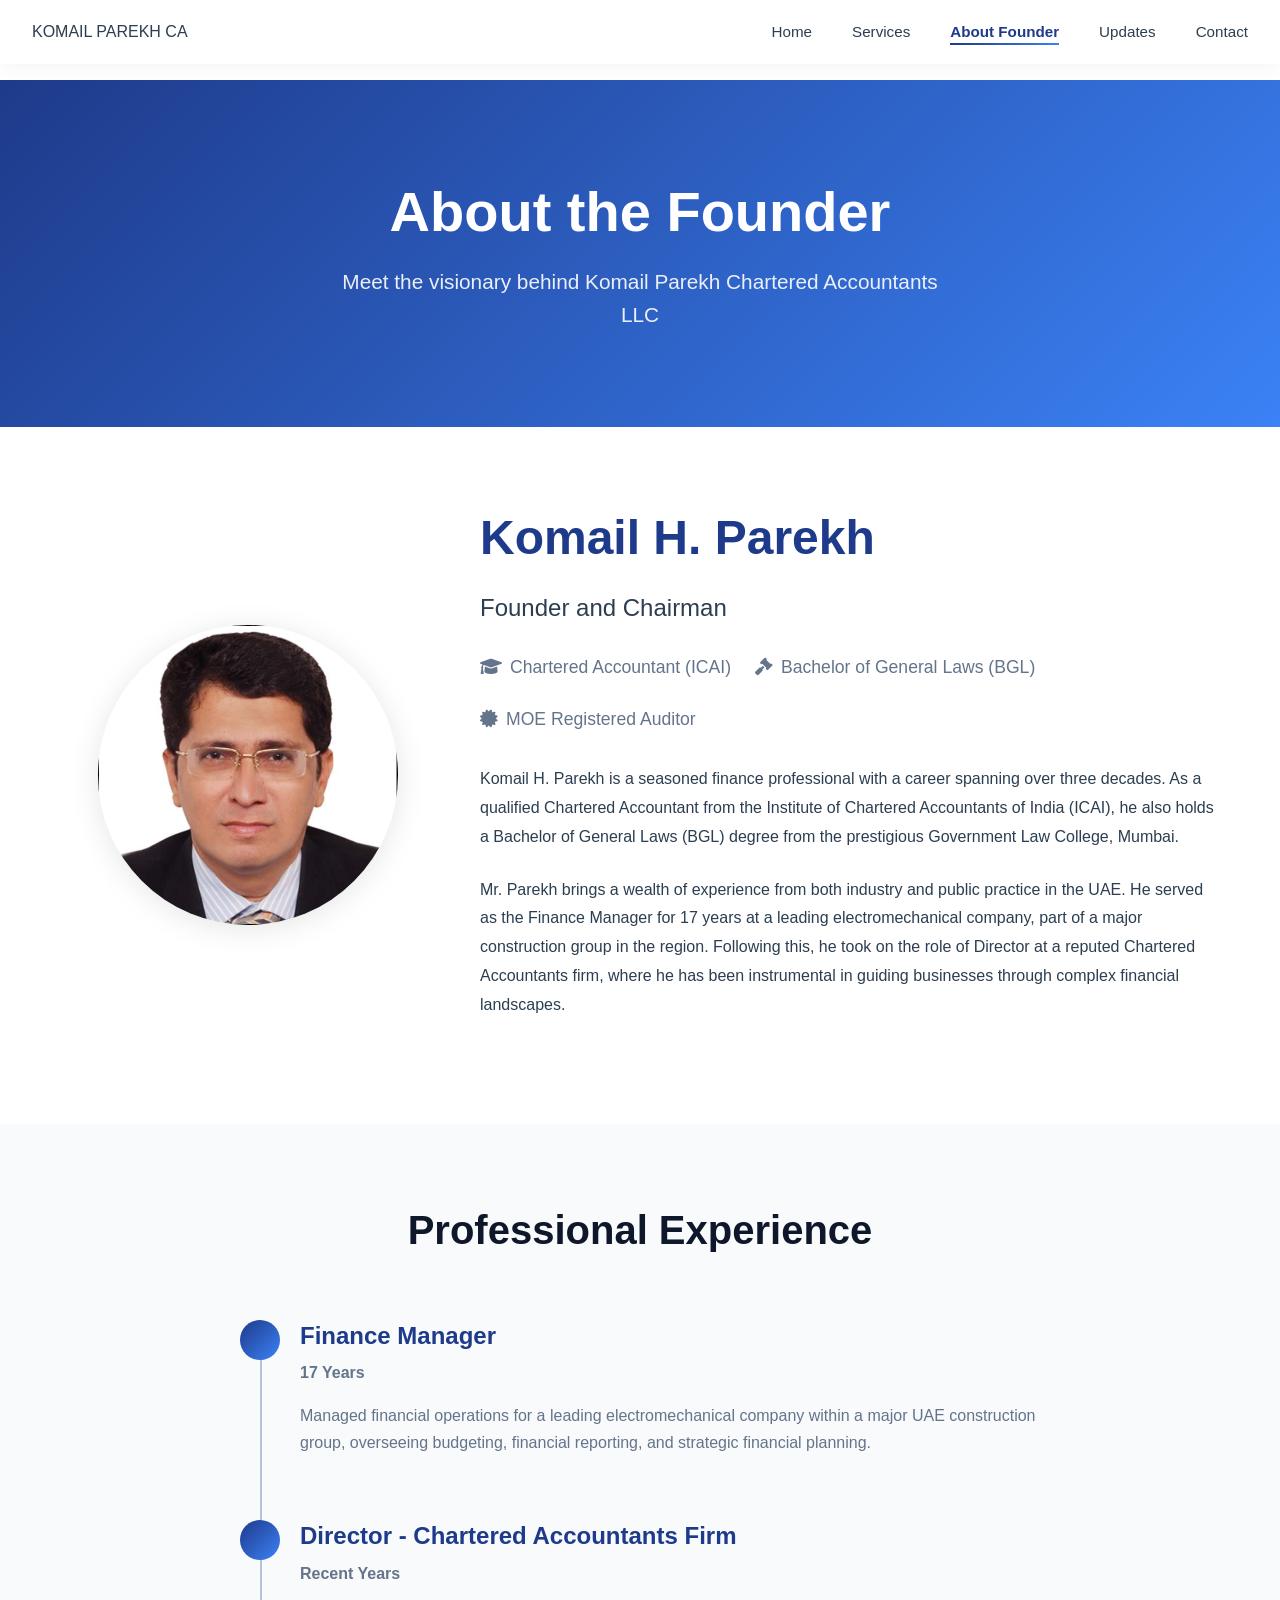
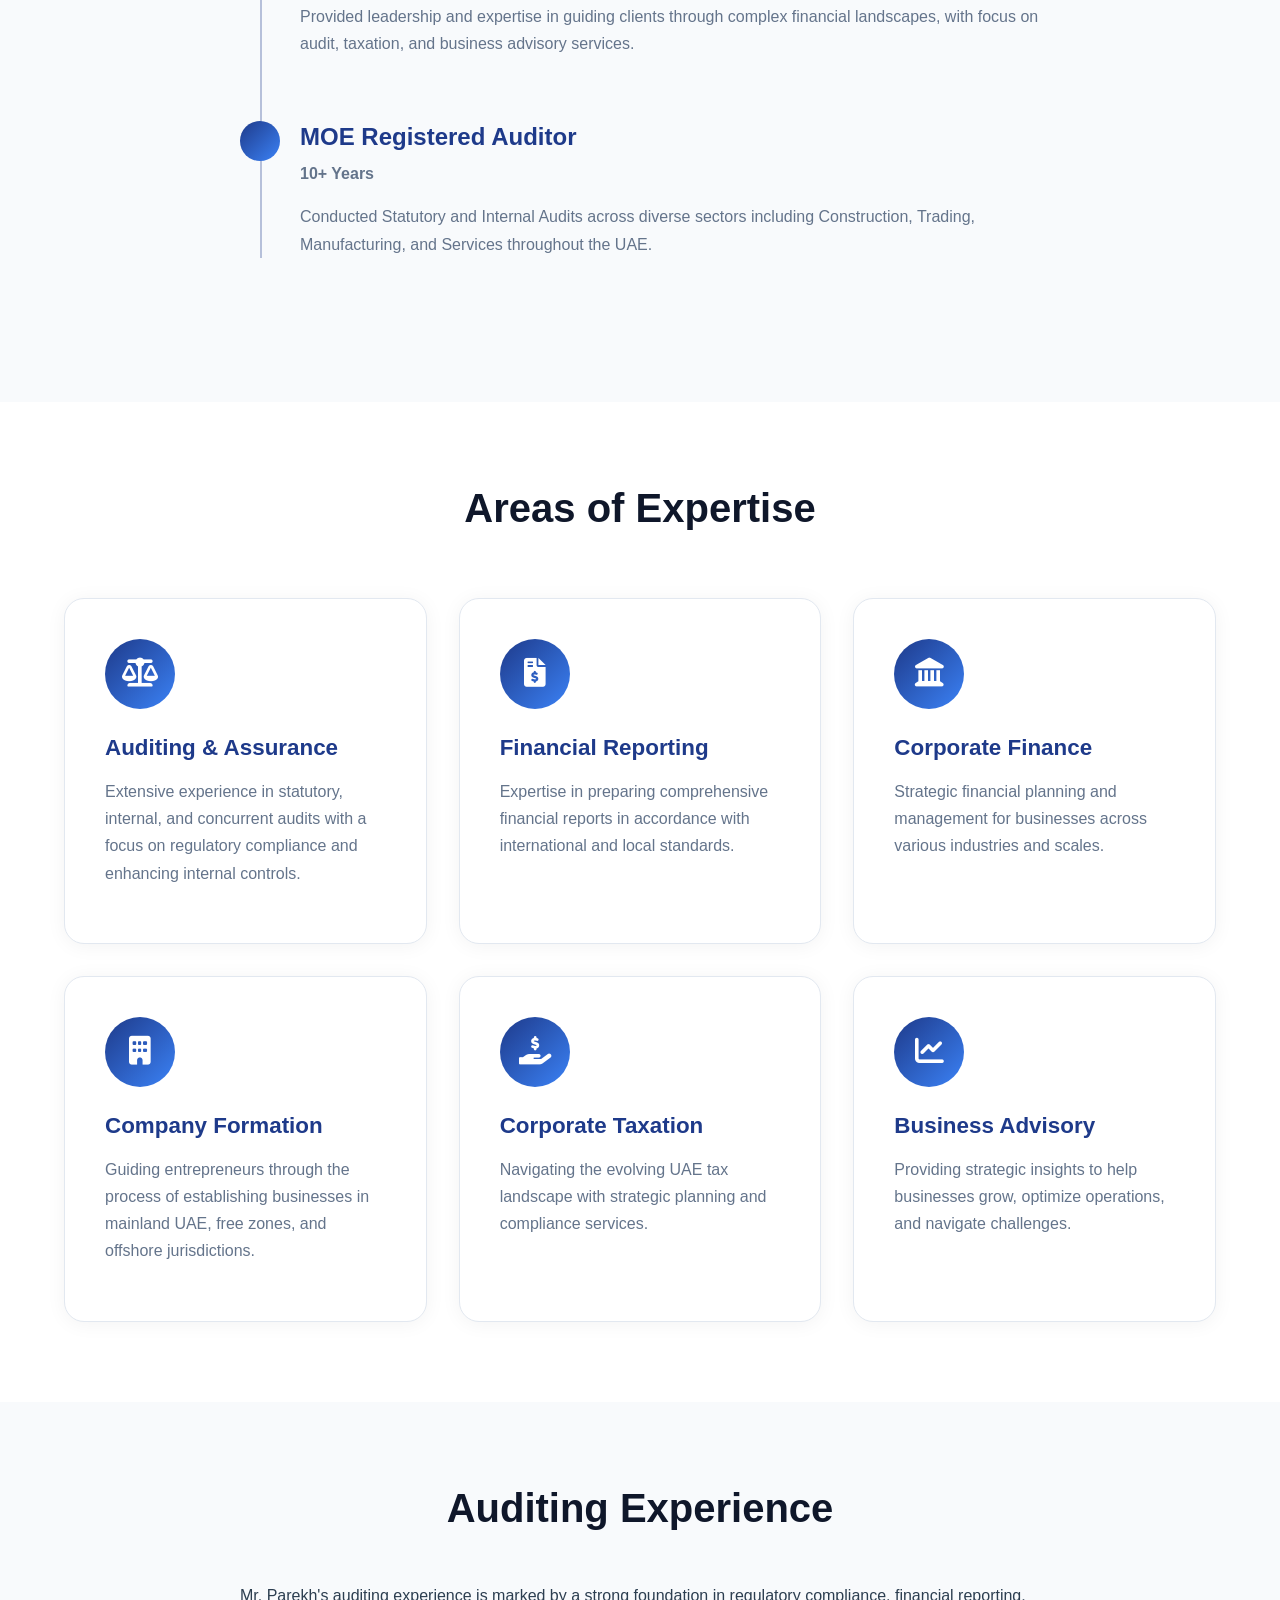
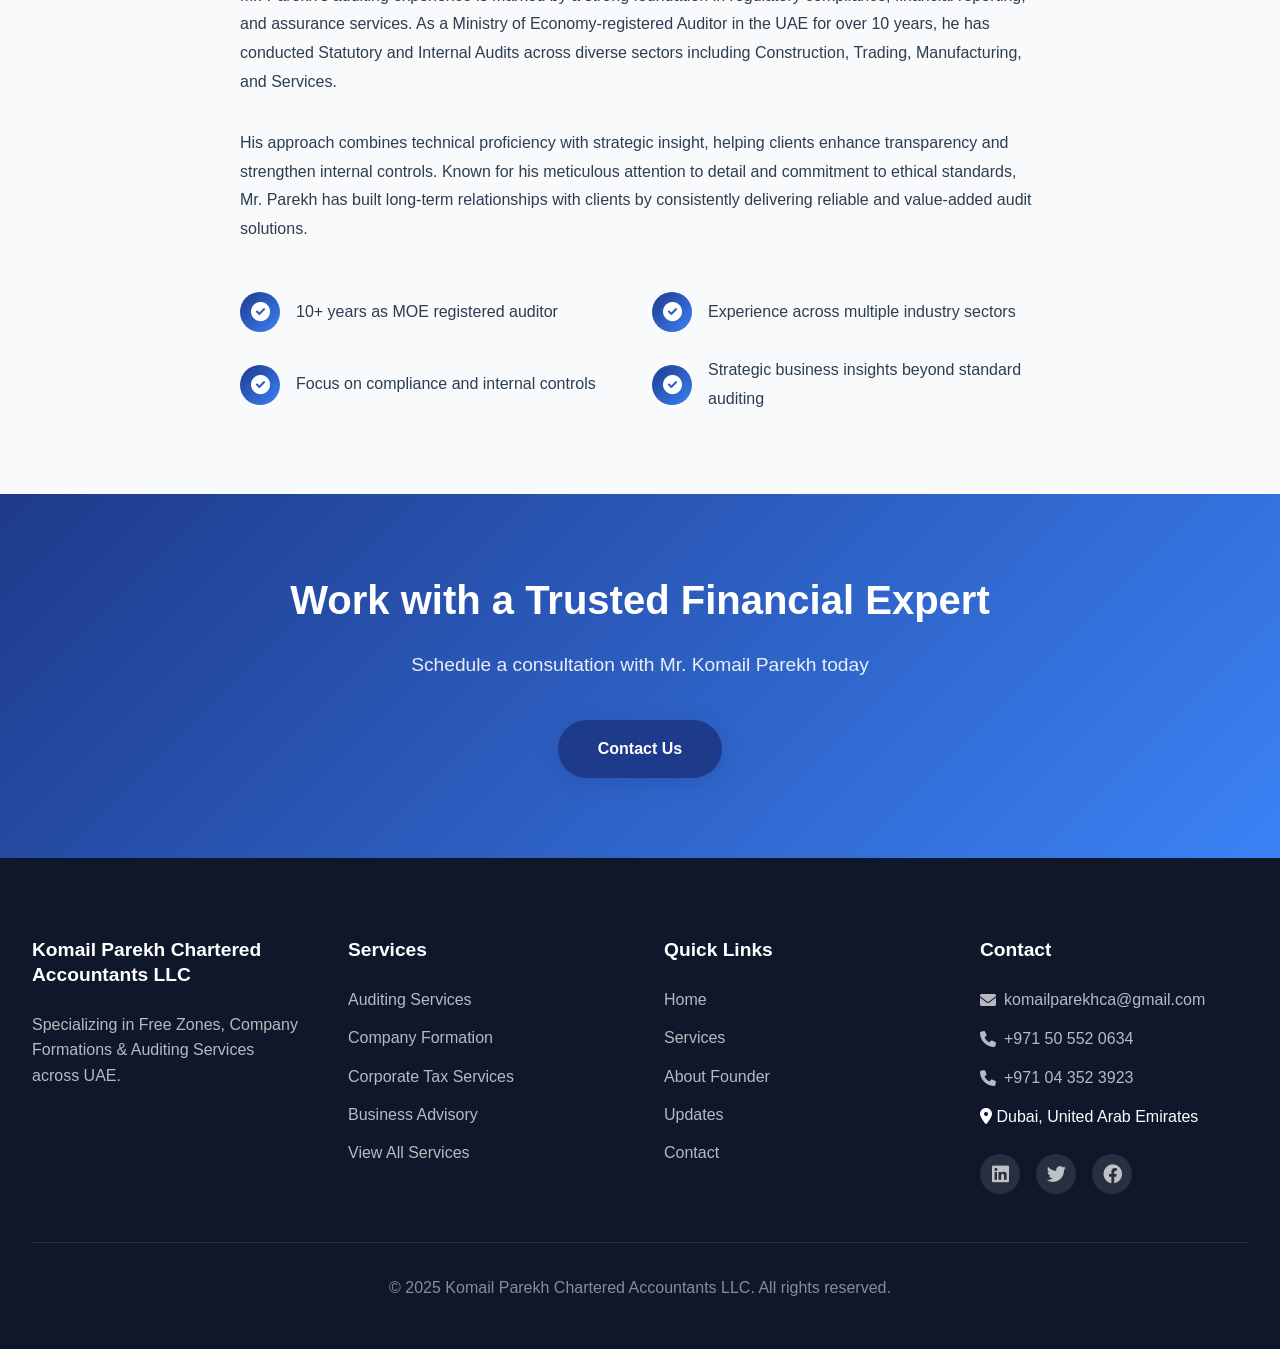
==== commit 2933fae2: "Fix HTML encoding issues in about.html" ====
--- a/about.html
+++ b/about.html
@@ -11,11 +11,7 @@
     <!-- Navigation -->
     <nav id="navbar">
         <div class="nav-container">
-            <div class="logo">
-                <a href="index.html">
-                    <img src="images/logo.png" alt="Komail Parekh Chartered Accountants LLC">
-                </a>
-            </div>
+            <div class="logo">KOMAIL PAREKH CA</div>
             <ul class="nav-links" id="navLinks">
                 <li><a href="index.html">Home</a></li>
                 <li><a href="services.html">Services</a></li>
@@ -220,8 +216,9 @@
             <div class="footer-section">
                 <h3>Contact</h3>
                 <ul>
-                    <li><a href="mailto:info@komailparekh.com"><i class="fas fa-envelope"></i> info@komailparekh.com</a></li>
-                    <li><a href="tel:+971"><i class="fas fa-phone"></i> +971 XX XXX XXXX</a></li>
+                    <li><a href="mailto:info@komailparekh.com"><i class="fas fa-envelope"></i> komailparekhca@gmail.com</a></li>
+                    <li><a href="tel:+971"><i class="fas fa-phone"></i> +971 50 552 0634</a></li>
+                    <li><a href="tel:+971"><i class="fas fa-phone"></i> +971 04 352 3923</a></li>
                     <li><i class="fas fa-map-marker-alt"></i> Dubai, United Arab Emirates</li>
                 </ul>
                 <div class="social-icons">
@@ -238,4 +235,5 @@
 
     <script src="js/script.js"></script>
 </body>
-</html>+
+</html>
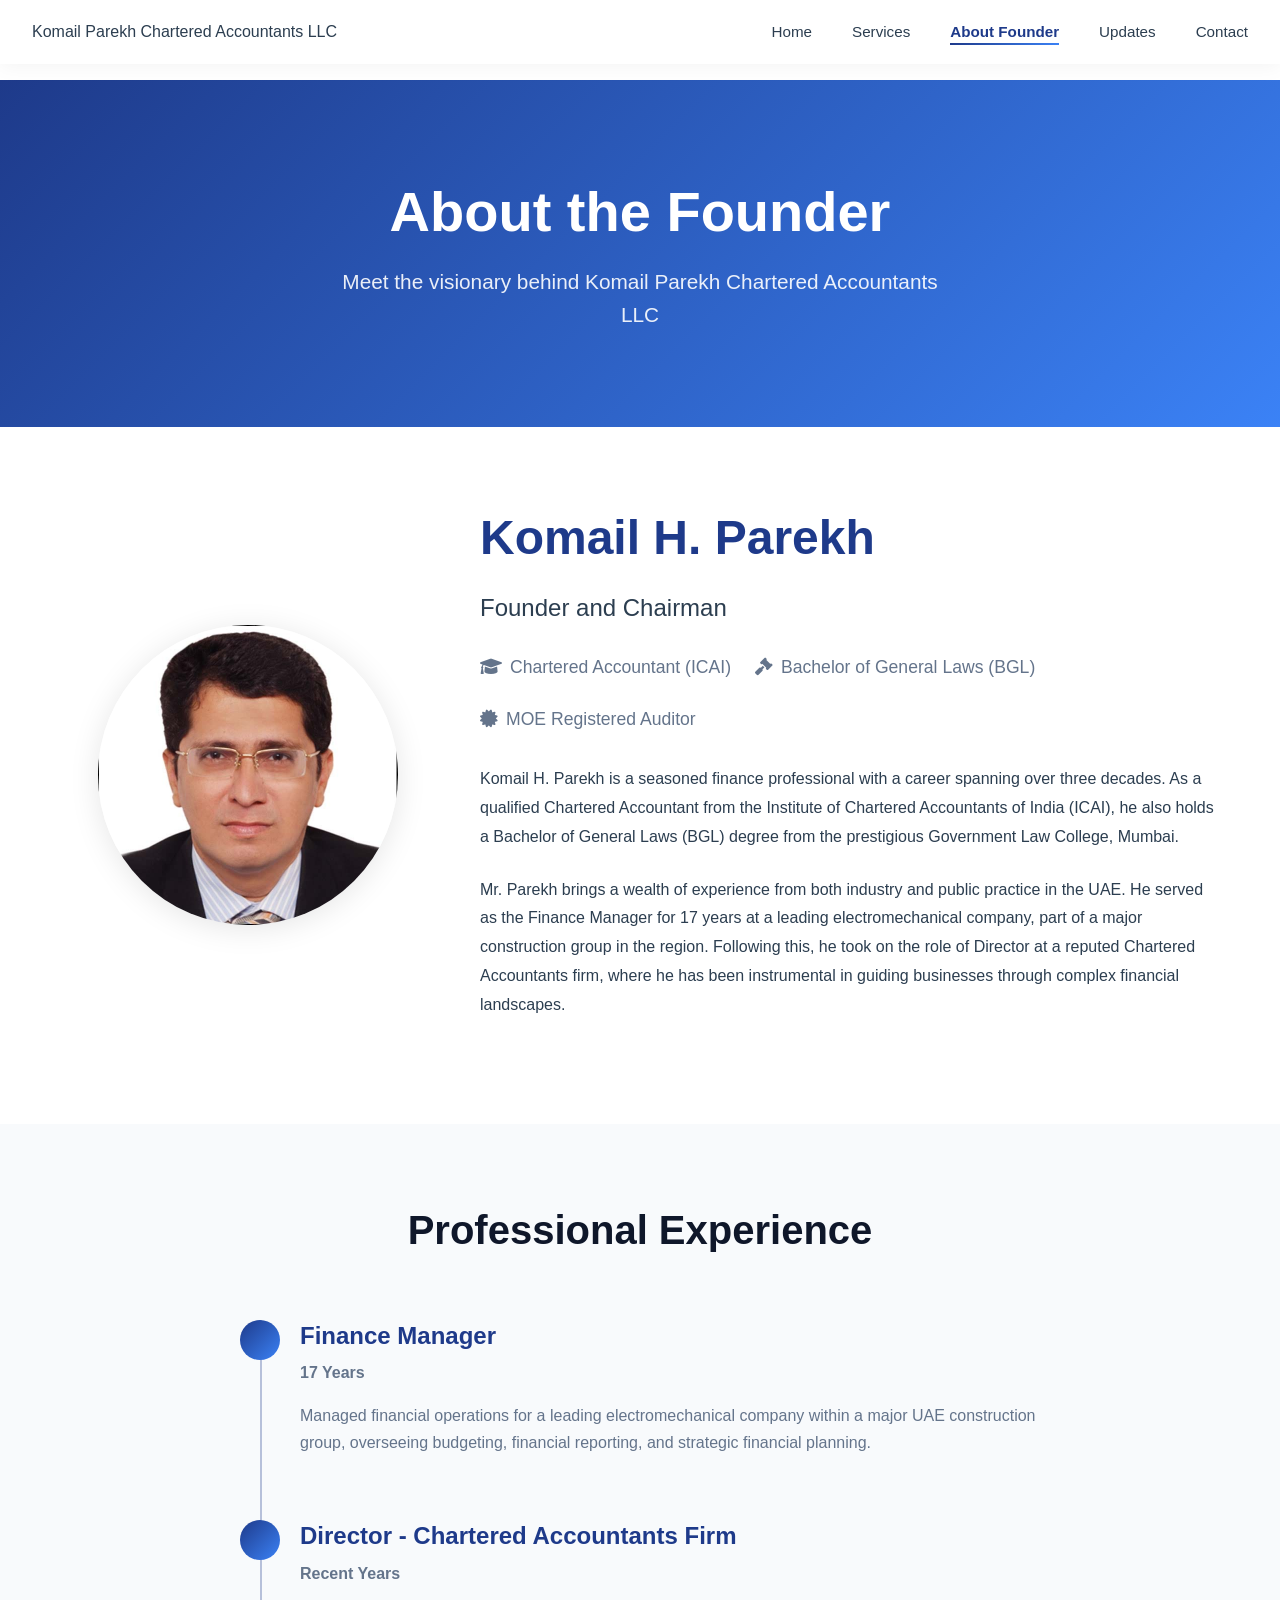
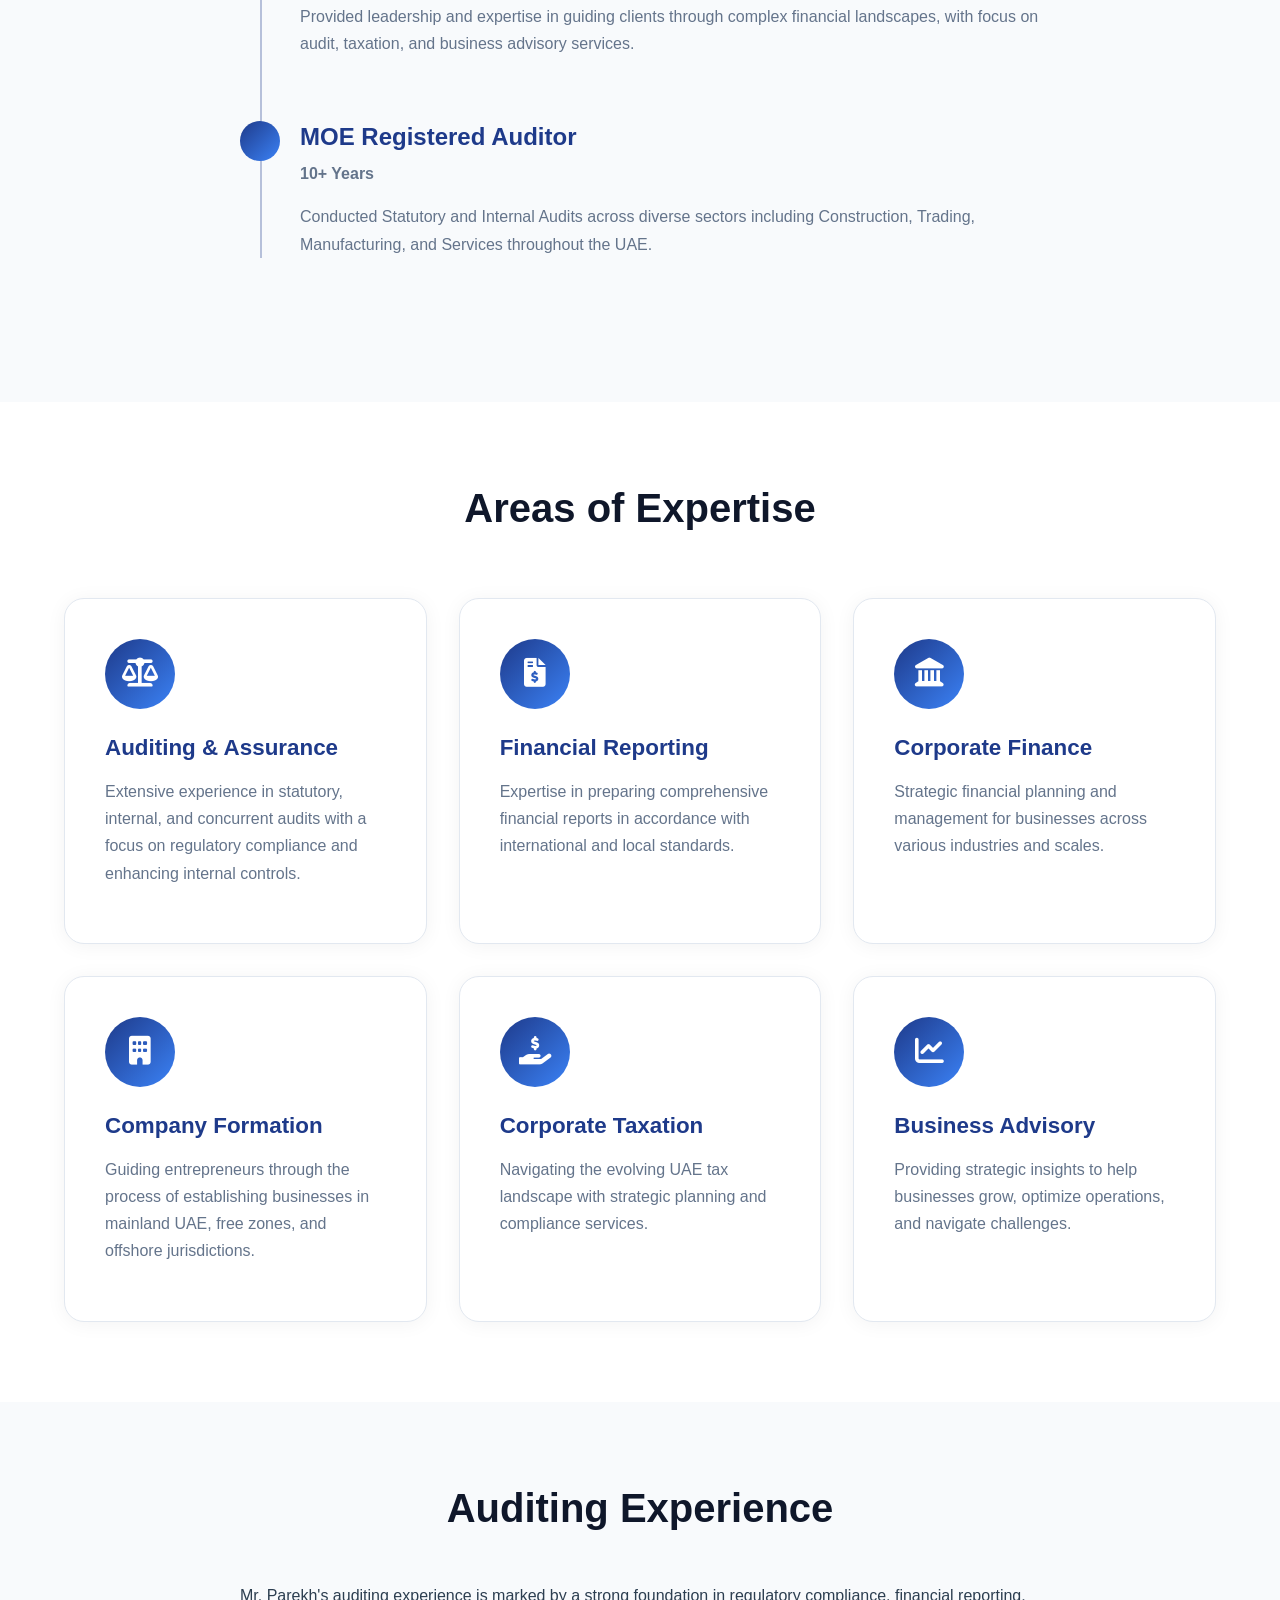
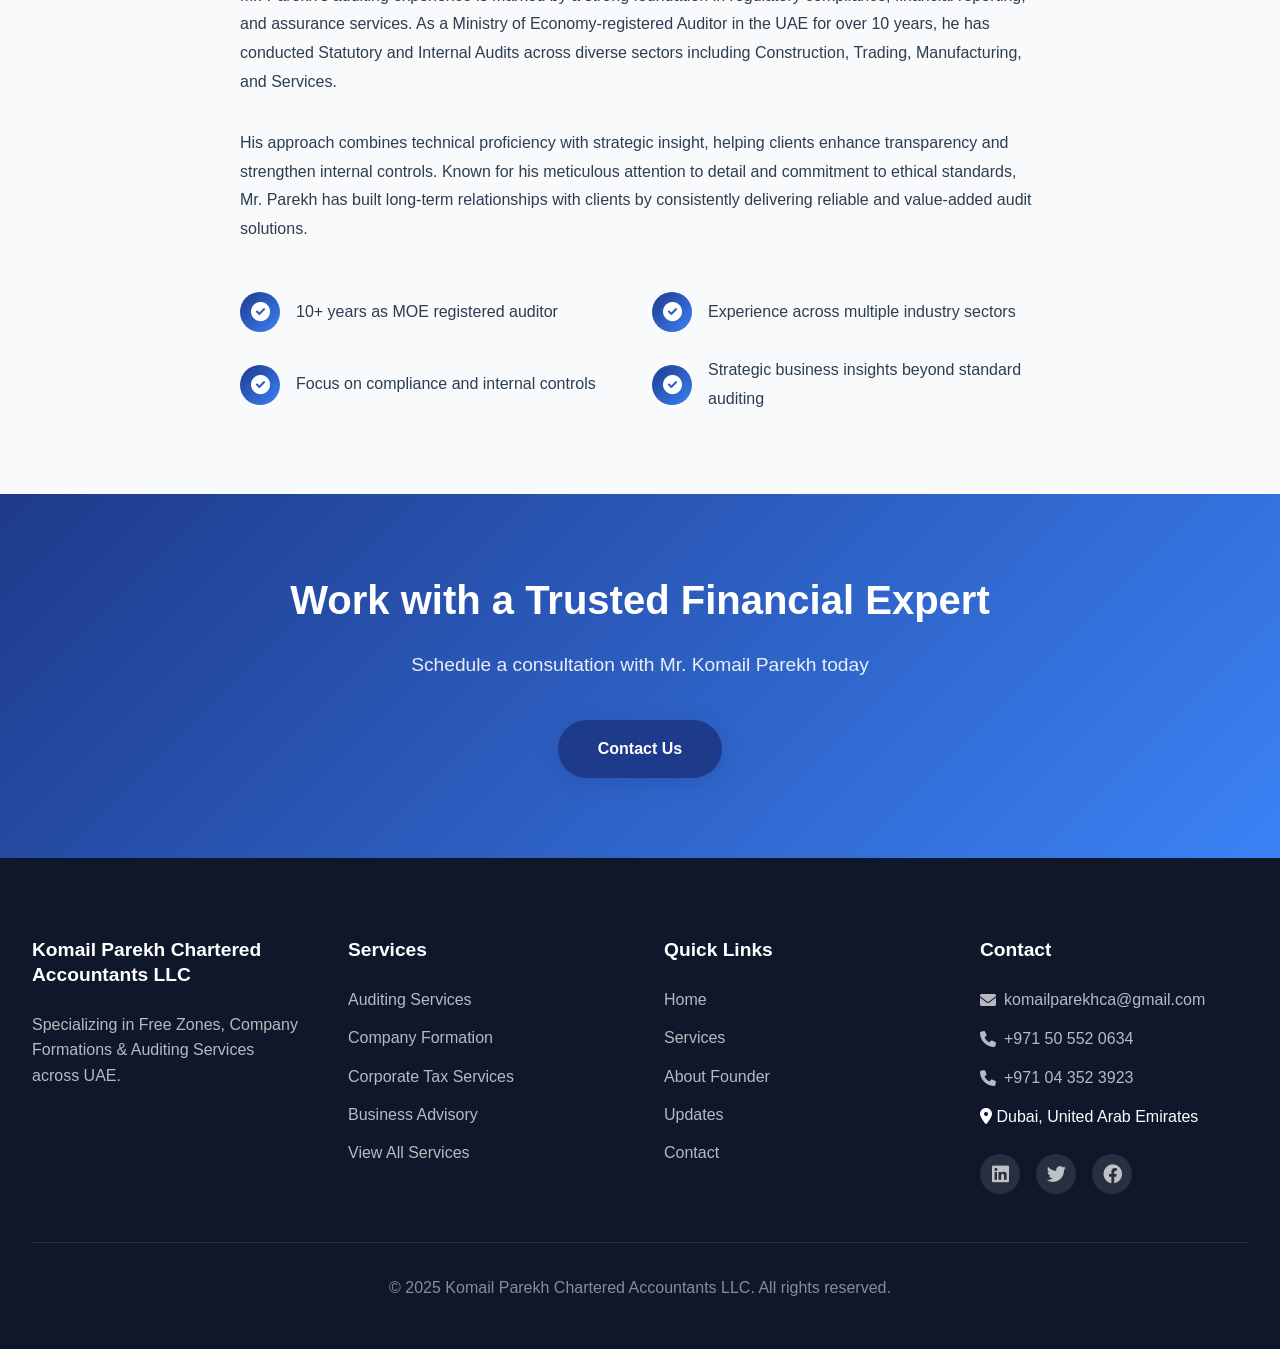
==== commit 5e436a57: "Fix HTML encoding issues in about.html" ====
--- a/about.html
+++ b/about.html
@@ -11,7 +11,7 @@
     <!-- Navigation -->
     <nav id="navbar">
         <div class="nav-container">
-            <div class="logo">KOMAIL PAREKH CA</div>
+            <div class="logo">Komail Parekh Chartered Accountants LLC</div>
             <ul class="nav-links" id="navLinks">
                 <li><a href="index.html">Home</a></li>
                 <li><a href="services.html">Services</a></li>
@@ -237,3 +237,4 @@
 </body>
 
 </html>
+
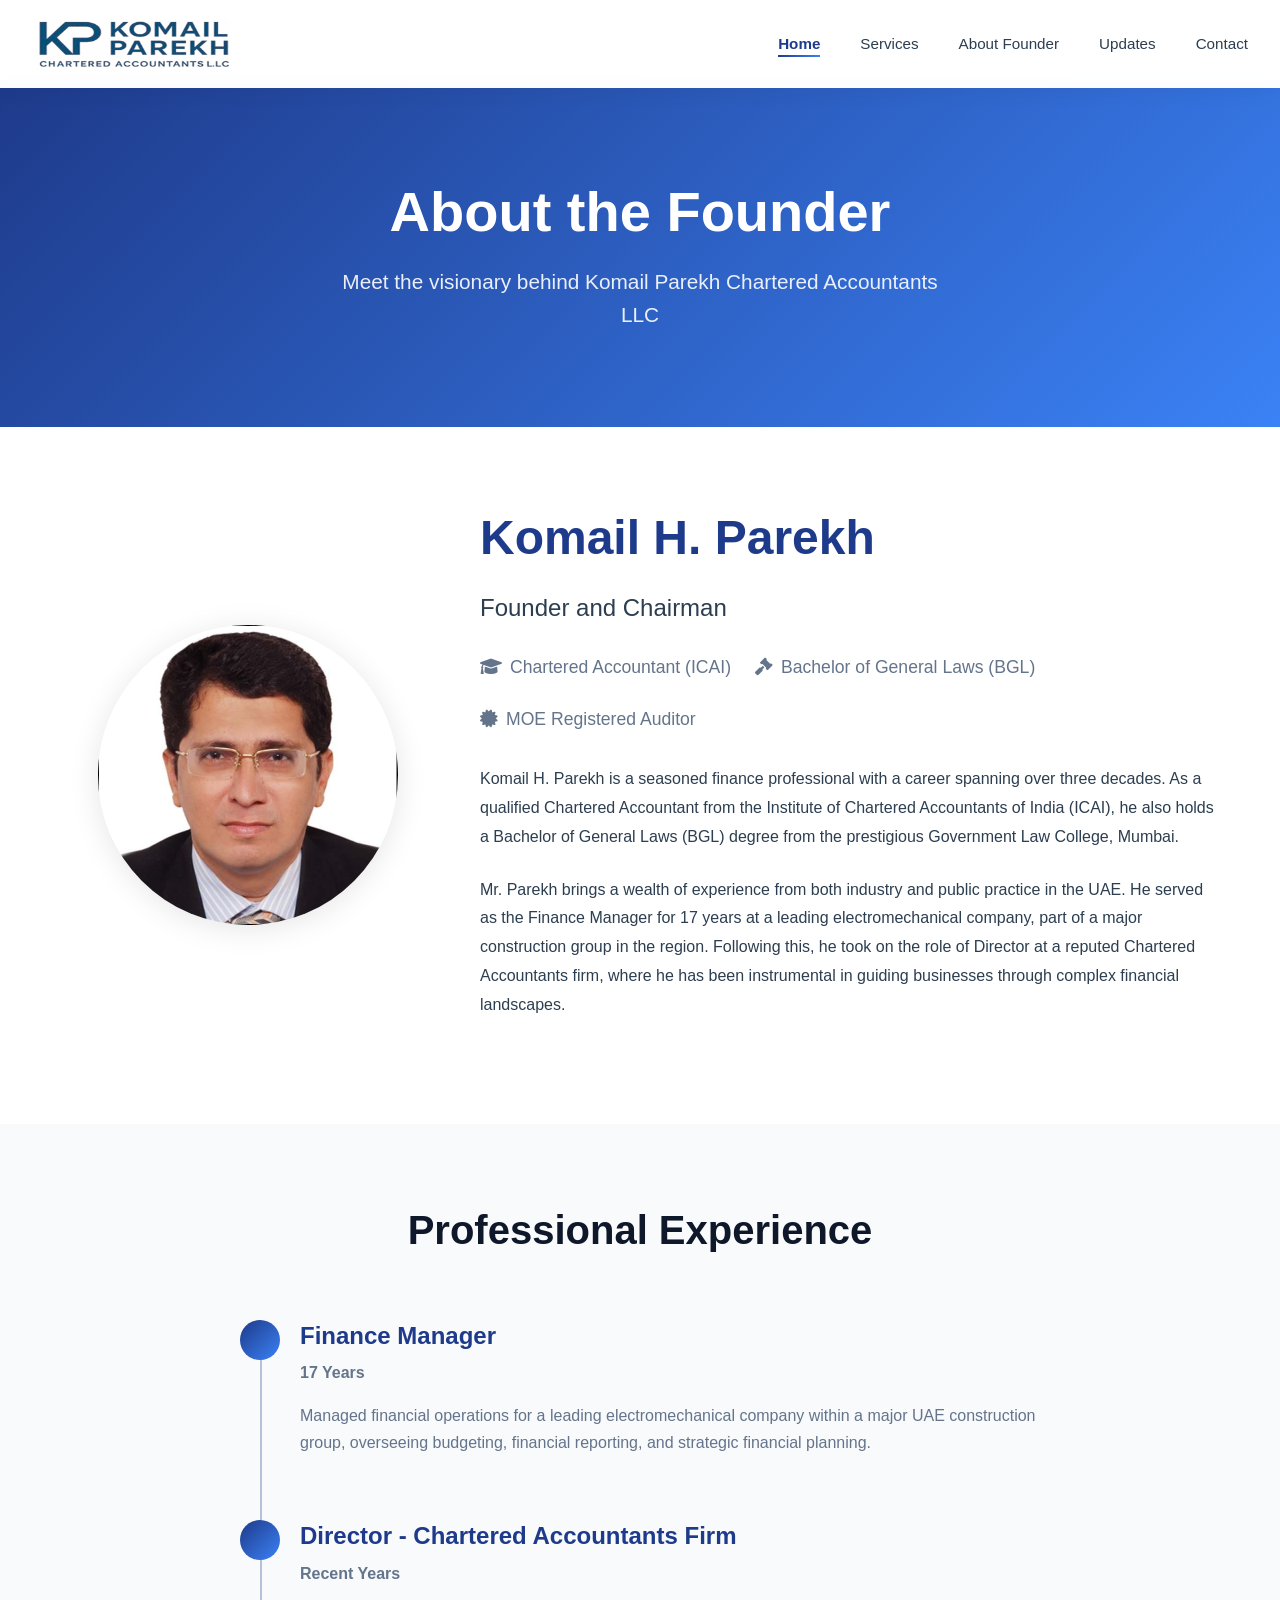
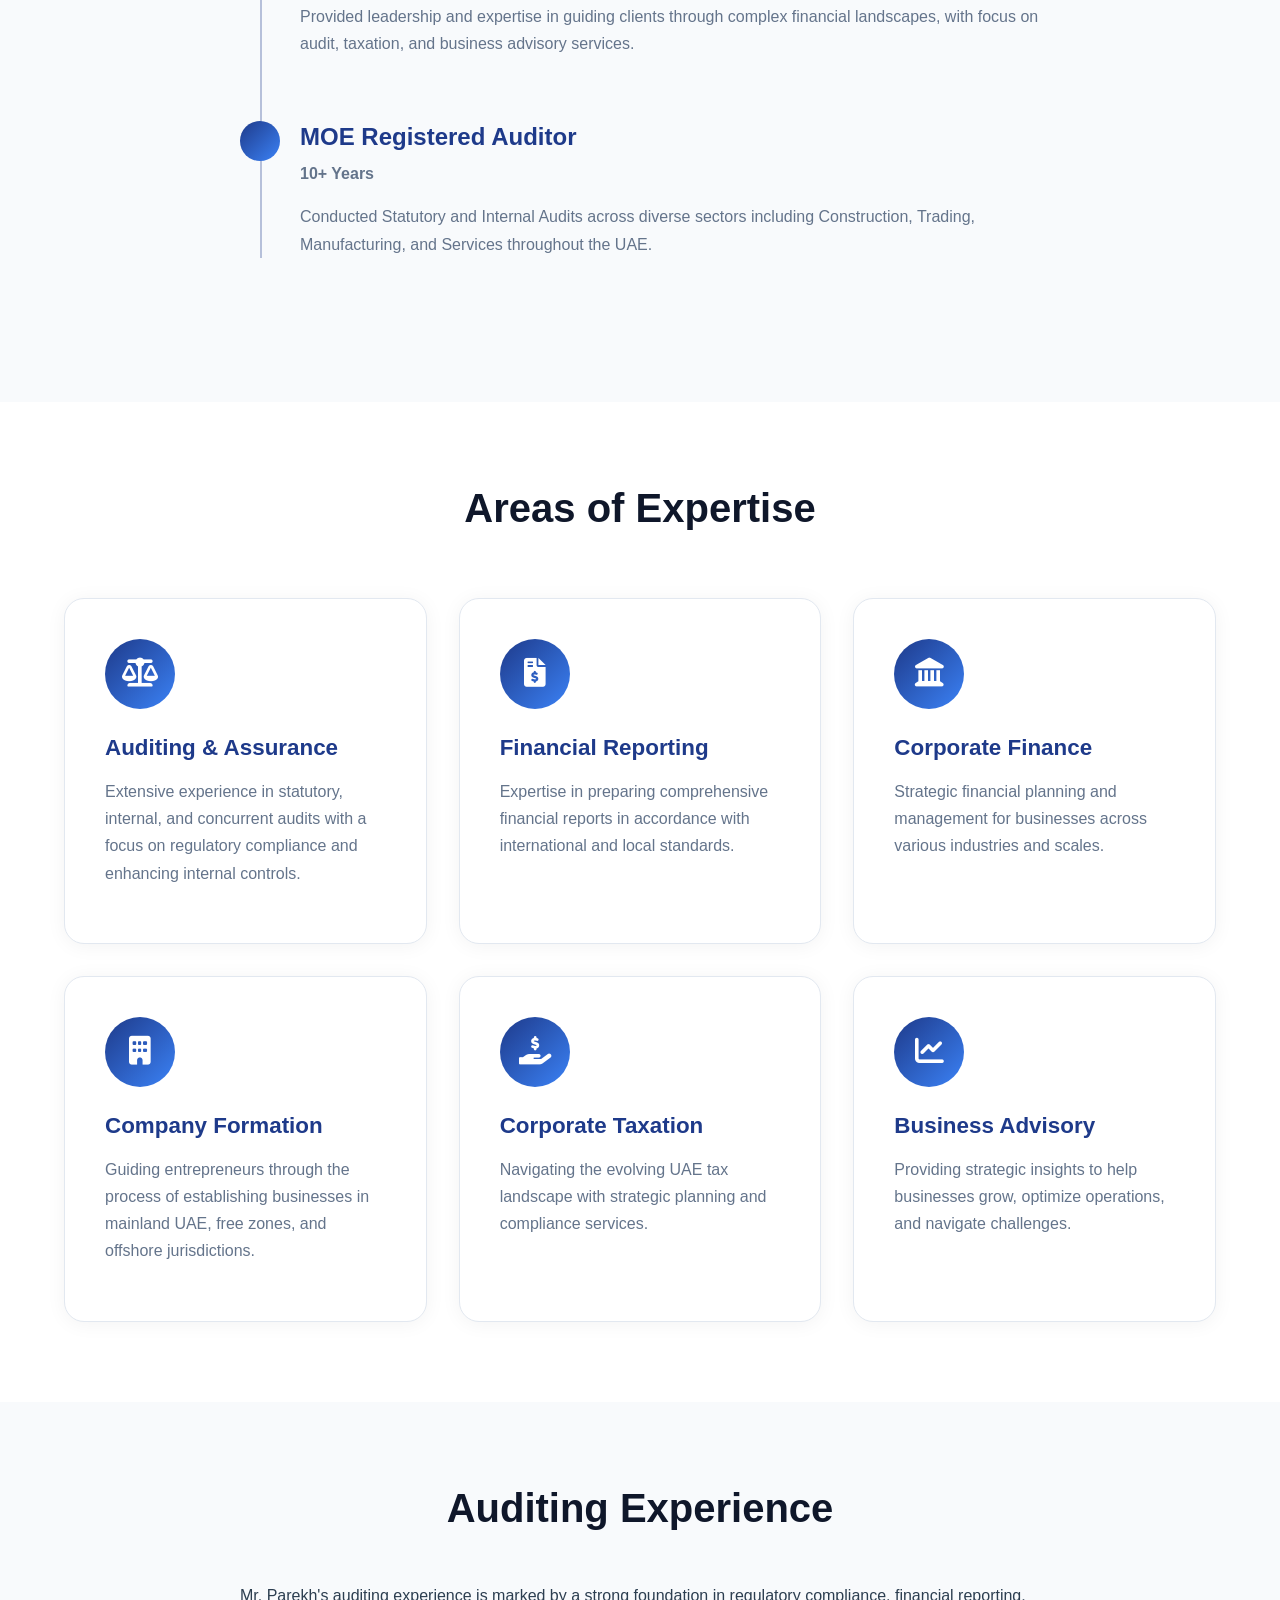
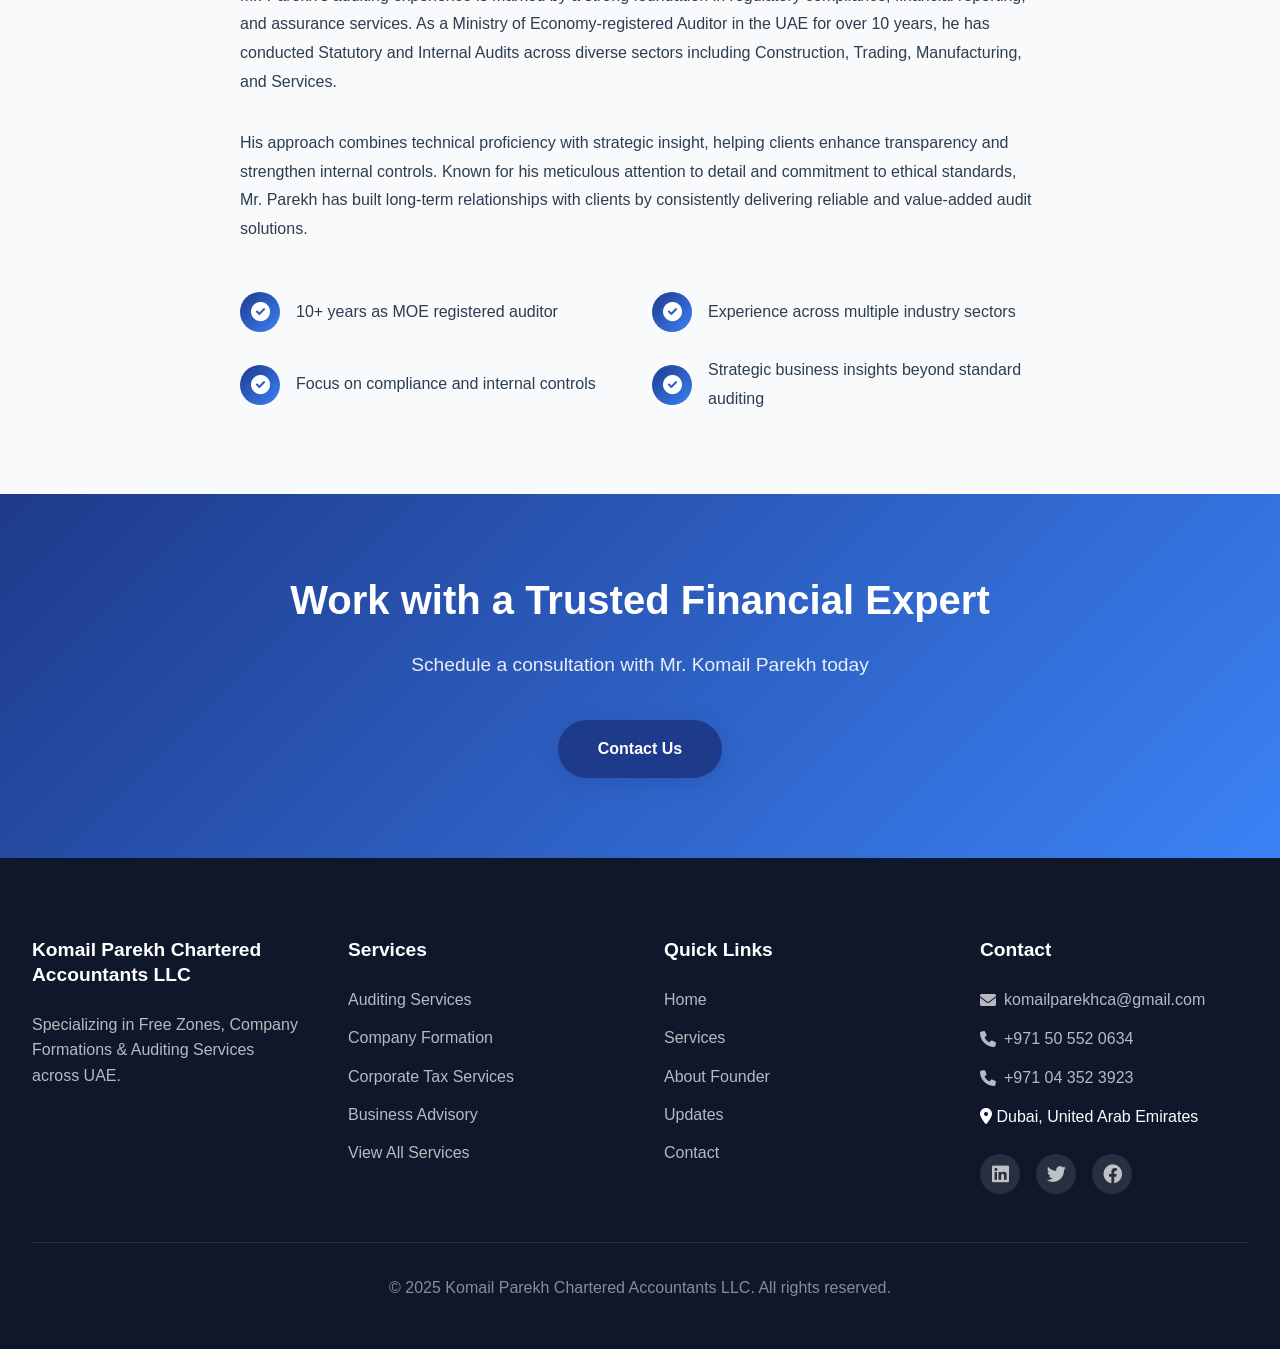
==== commit 3fd962e1: "Fix HTML formatting and update navigation logo" ====
--- a/about.html
+++ b/about.html
@@ -9,23 +9,25 @@
 </head>
 <body>
     <!-- Navigation -->
-    <nav id="navbar">
-        <div class="nav-container">
-            <div class="logo">Komail Parekh Chartered Accountants LLC</div>
-            <ul class="nav-links" id="navLinks">
-                <li><a href="index.html">Home</a></li>
-                <li><a href="services.html">Services</a></li>
-                <li><a href="about.html" class="active">About Founder</a></li>
-                <li><a href="updates.html">Updates</a></li>
-                <li><a href="contact.html">Contact</a></li>
-            </ul>
-            <div class="hamburger" id="hamburger">
-                <div class="bar"></div>
-                <div class="bar"></div>
-                <div class="bar"></div>
-            </div>
-        </div>
-    </nav>
+     <nav id="navbar">
+    <div class="nav-container">
+        <div class="logo">
+            <img src="images/logo.png" alt="Komail Parekh Chartered Accountants LLC">
+        </div>
+        <ul class="nav-links" id="navLinks">
+            <li><a href="index.html" class="active">Home</a></li>
+            <li><a href="services.html">Services</a></li>
+            <li><a href="about.html">About Founder</a></li>
+            <li><a href="updates.html">Updates</a></li>
+            <li><a href="contact.html">Contact</a></li>
+        </ul>
+        <div class="hamburger" id="hamburger">
+            <div class="bar"></div>
+            <div class="bar"></div>
+            <div class="bar"></div>
+        </div>
+    </div>
+</nav>
 
     <!-- Page Header -->
     <header class="page-header">
@@ -238,3 +240,4 @@
 
 </html>
 
+
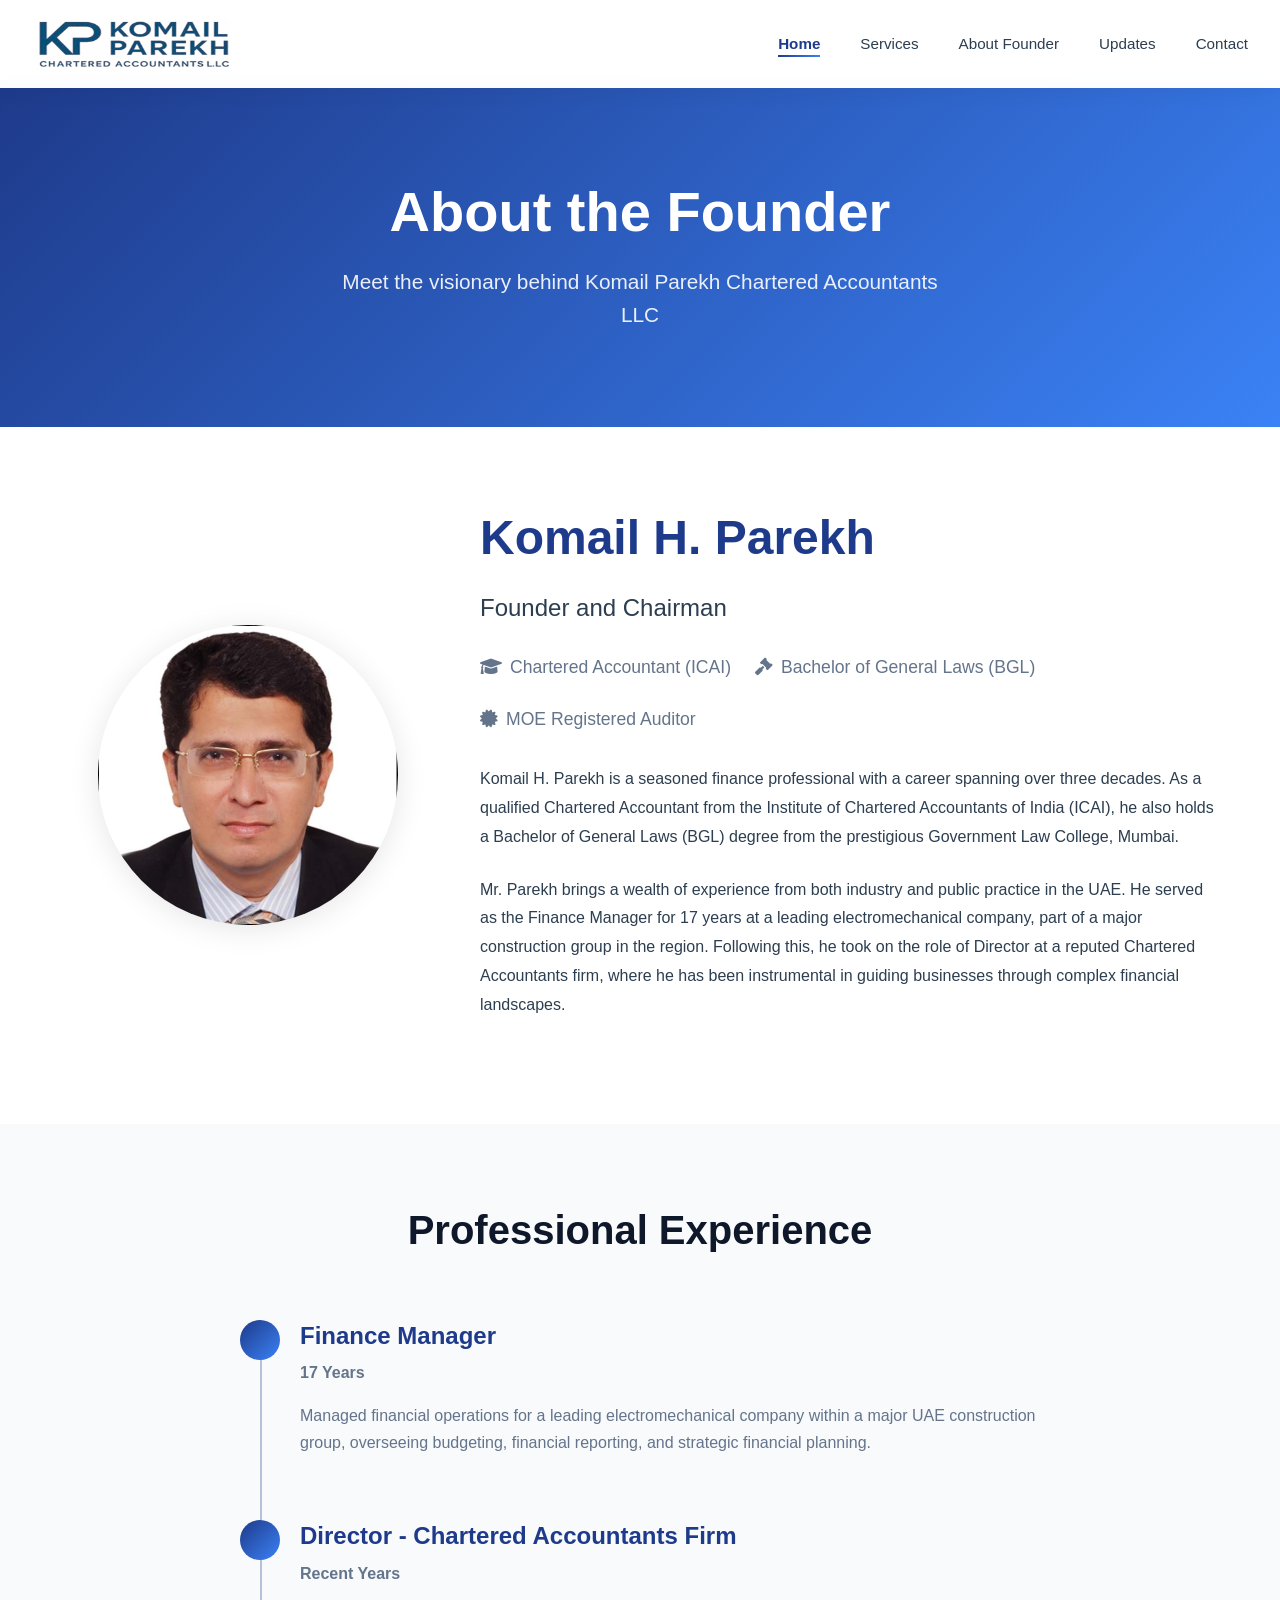
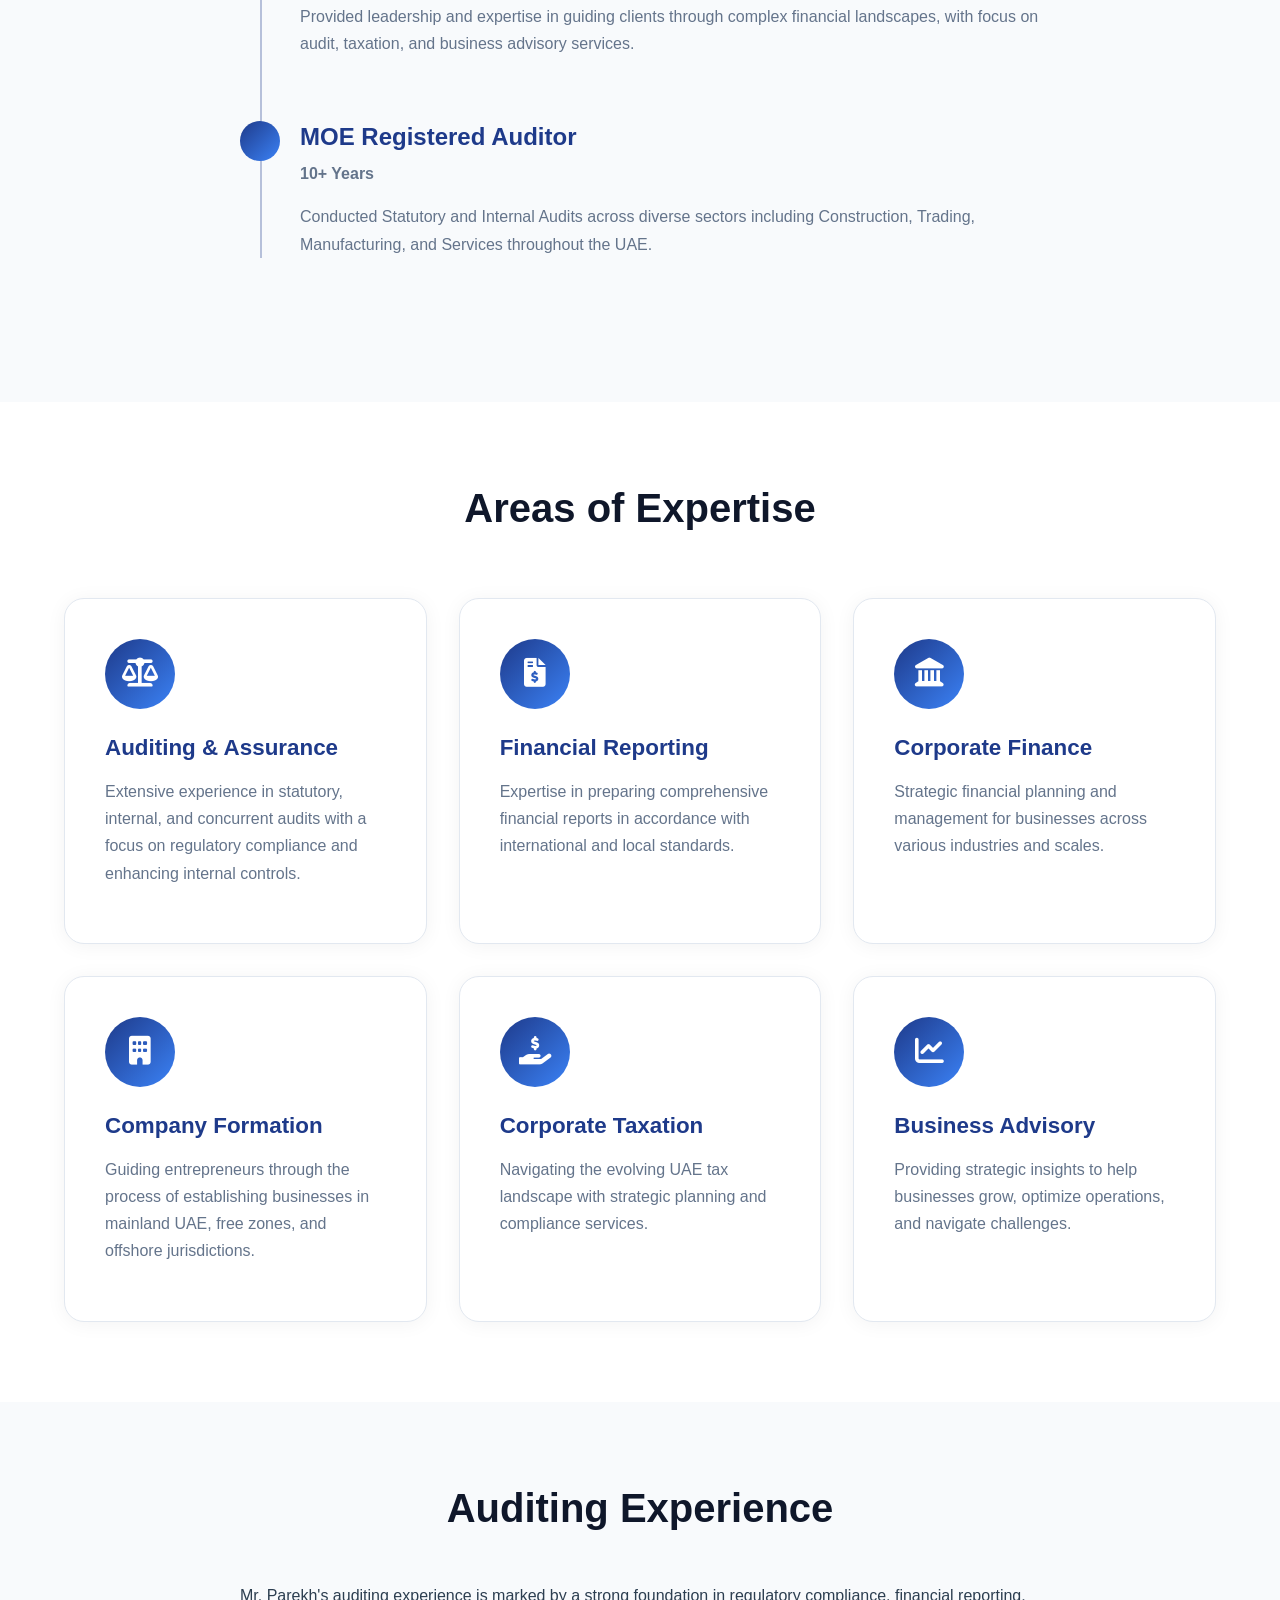
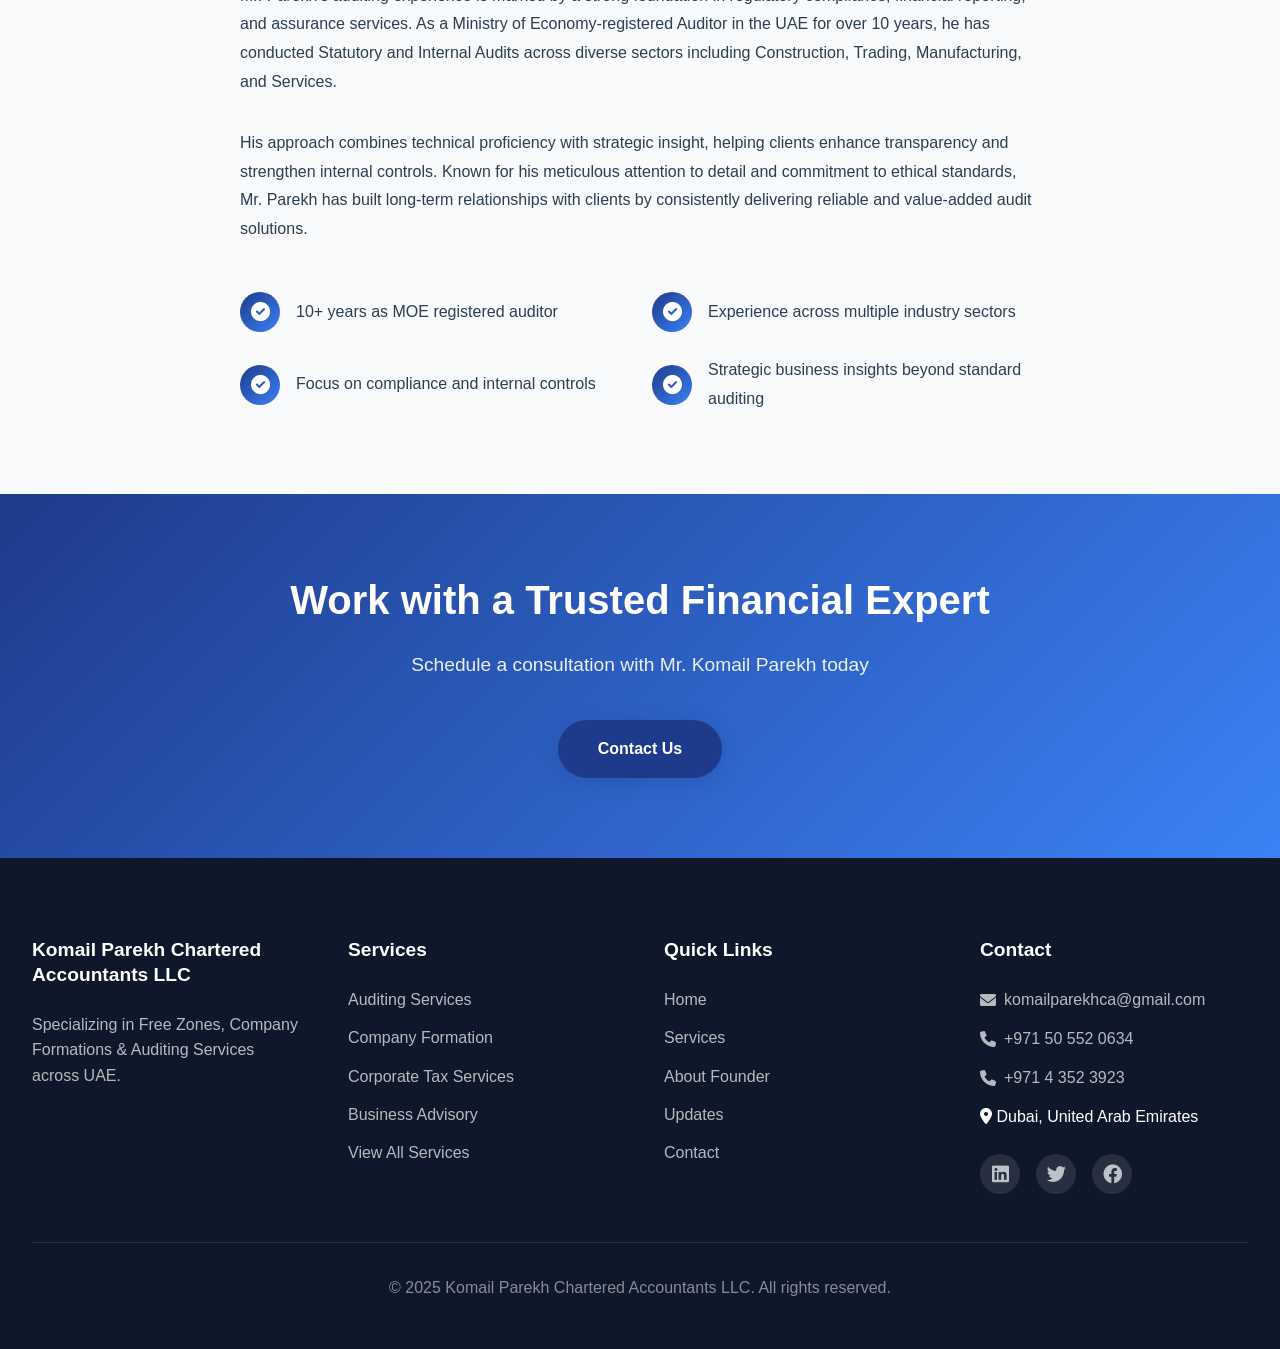
==== commit 4693995b: "Fix HTML encoding issues in about.html" ====
--- a/about.html
+++ b/about.html
@@ -220,7 +220,7 @@
                 <ul>
                     <li><a href="mailto:info@komailparekh.com"><i class="fas fa-envelope"></i> komailparekhca@gmail.com</a></li>
                     <li><a href="tel:+971"><i class="fas fa-phone"></i> +971 50 552 0634</a></li>
-                    <li><a href="tel:+971"><i class="fas fa-phone"></i> +971 04 352 3923</a></li>
+                    <li><a href="tel:+971"><i class="fas fa-phone"></i> +971 4 352 3923</a></li>
                     <li><i class="fas fa-map-marker-alt"></i> Dubai, United Arab Emirates</li>
                 </ul>
                 <div class="social-icons">
@@ -241,3 +241,4 @@
 </html>
 
 
+
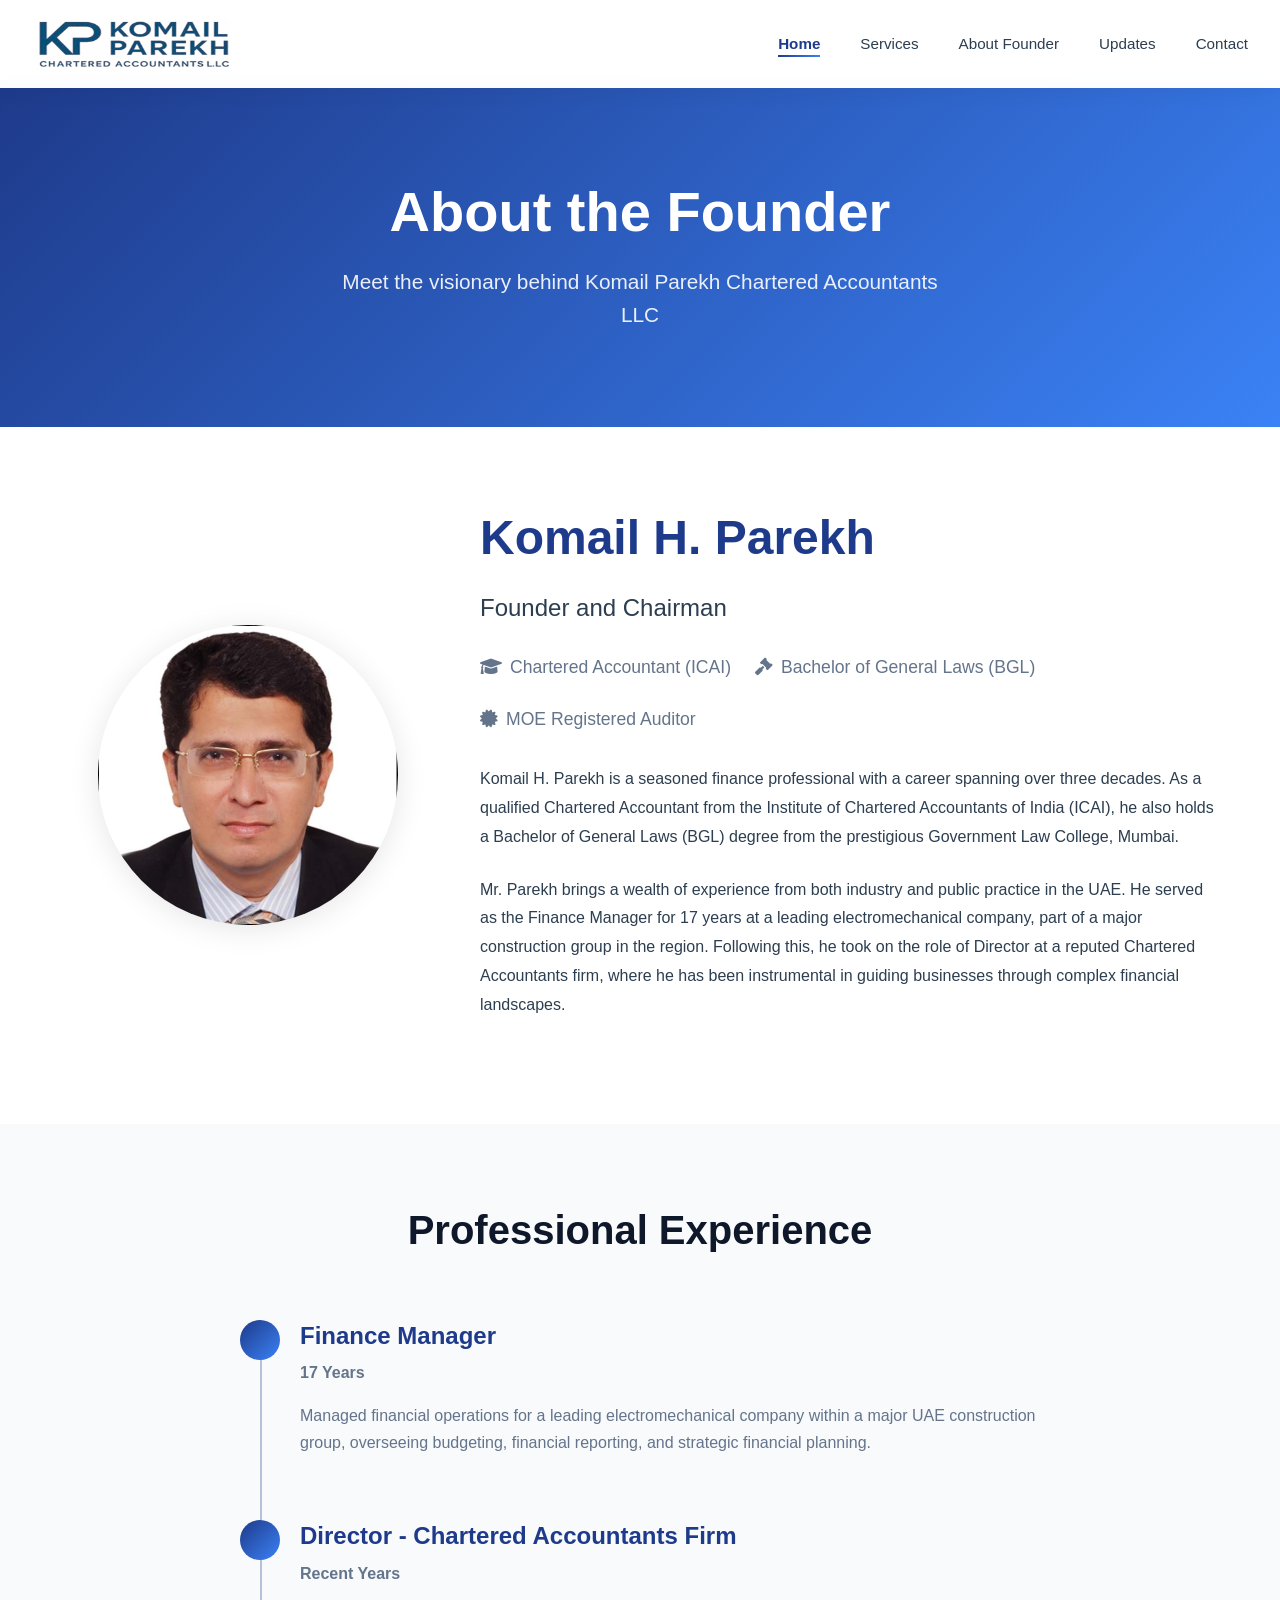
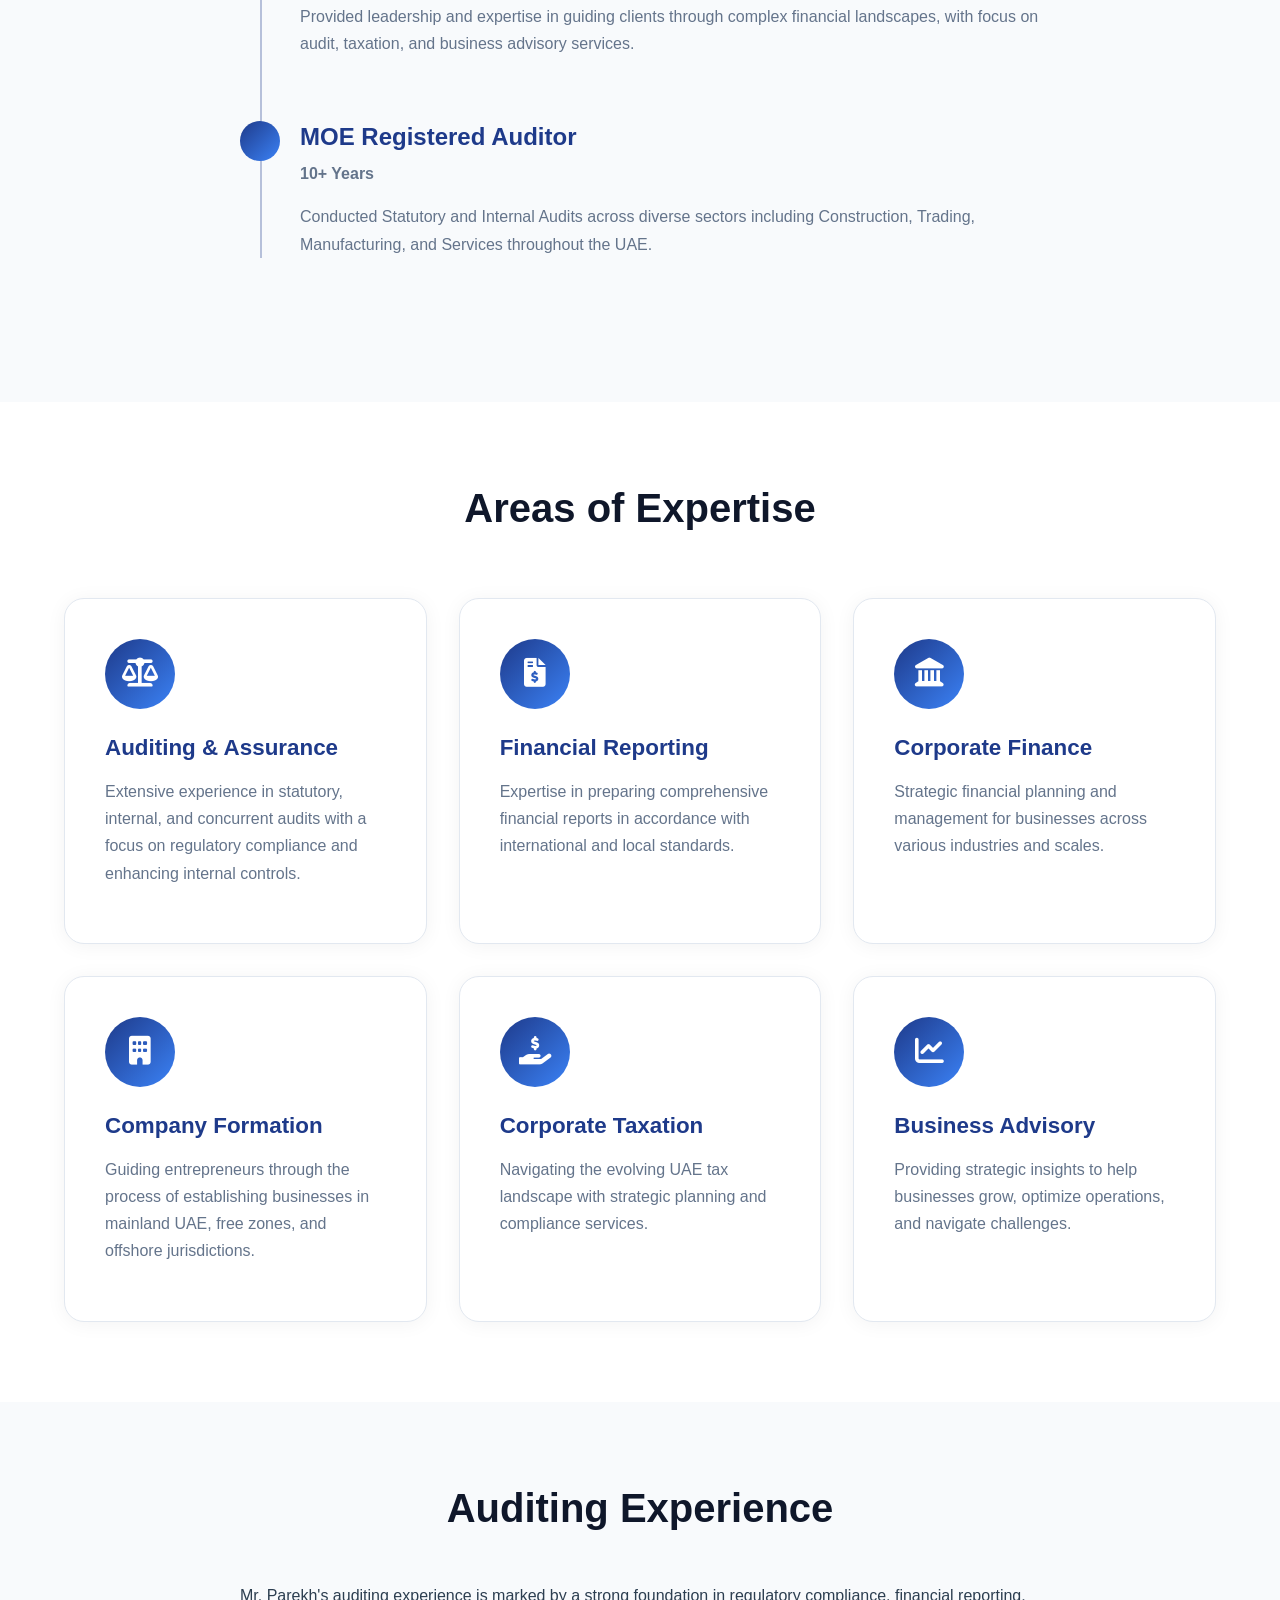
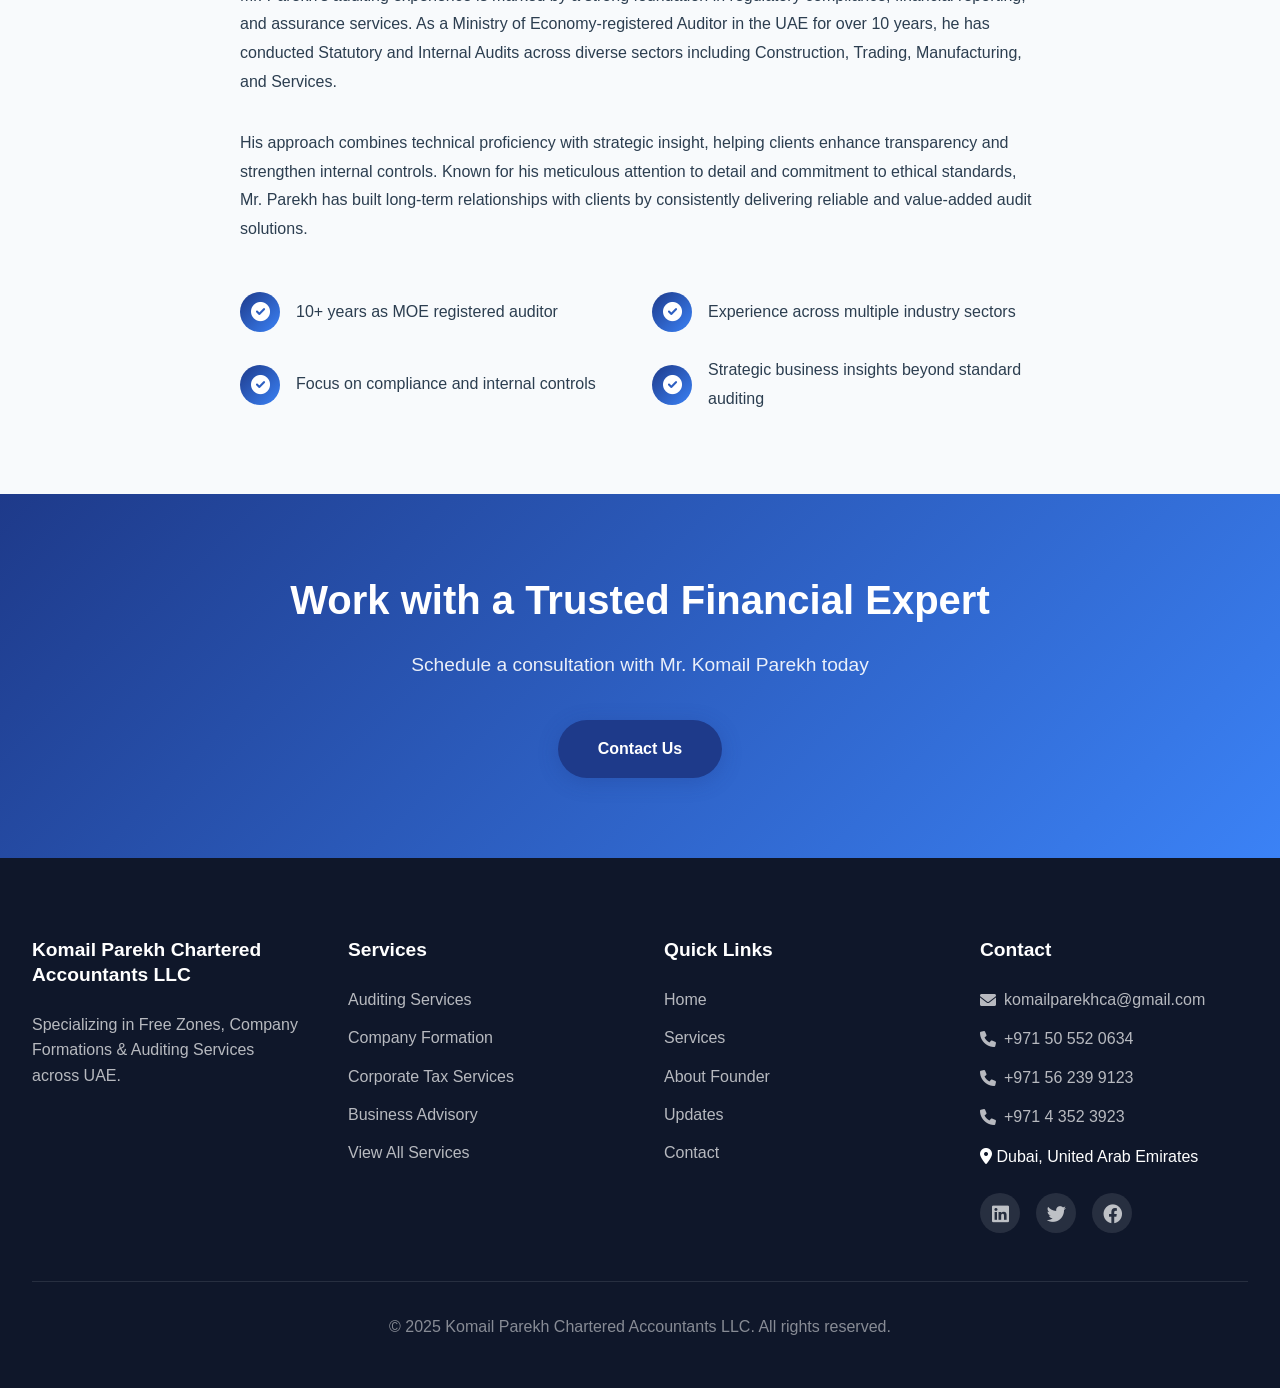
==== commit 1b24c8ae: "Fix HTML encoding issues in about.html" ====
--- a/about.html
+++ b/about.html
@@ -220,6 +220,7 @@
                 <ul>
                     <li><a href="mailto:info@komailparekh.com"><i class="fas fa-envelope"></i> komailparekhca@gmail.com</a></li>
                     <li><a href="tel:+971"><i class="fas fa-phone"></i> +971 50 552 0634</a></li>
+                     <li><a href="tel:+971"><i class="fas fa-phone"></i> +971 56 239 9123</a></li>
                     <li><a href="tel:+971"><i class="fas fa-phone"></i> +971 4 352 3923</a></li>
                     <li><i class="fas fa-map-marker-alt"></i> Dubai, United Arab Emirates</li>
                 </ul>
@@ -242,3 +243,4 @@
 
 
 
+
